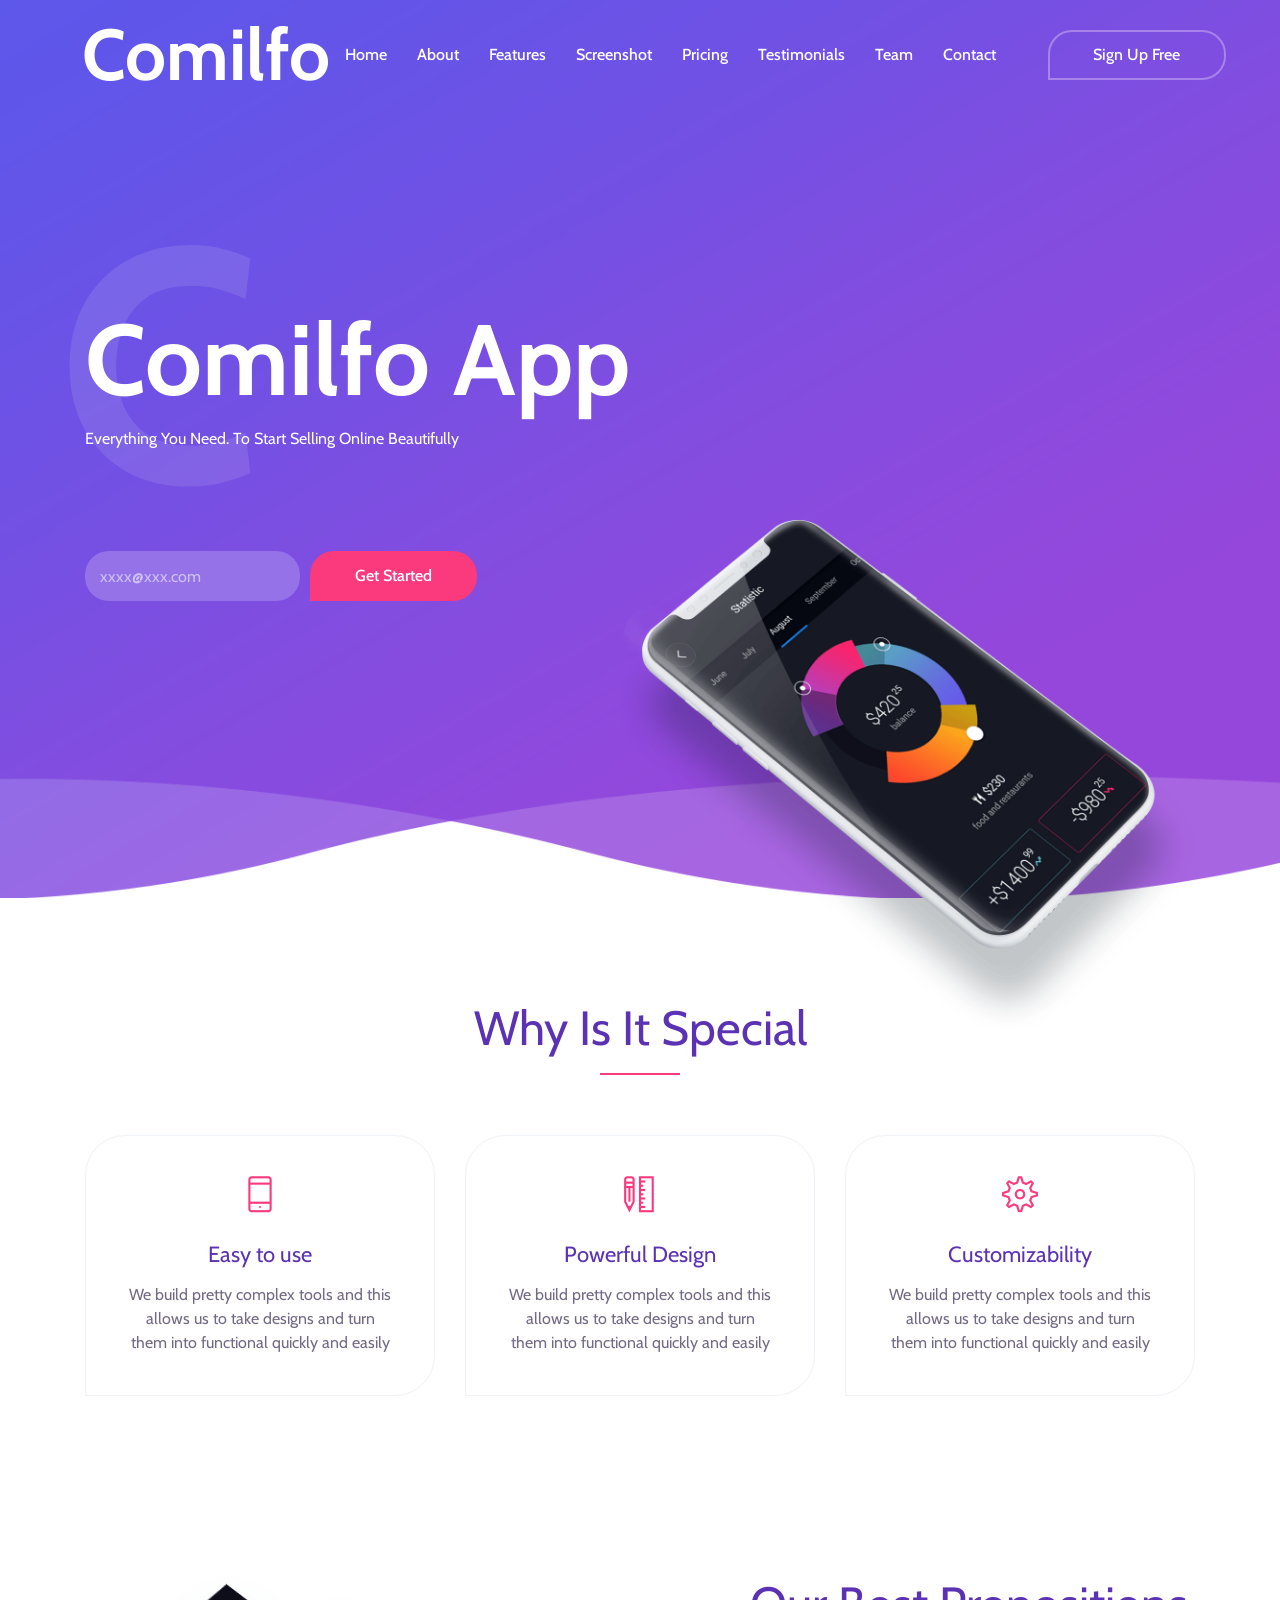
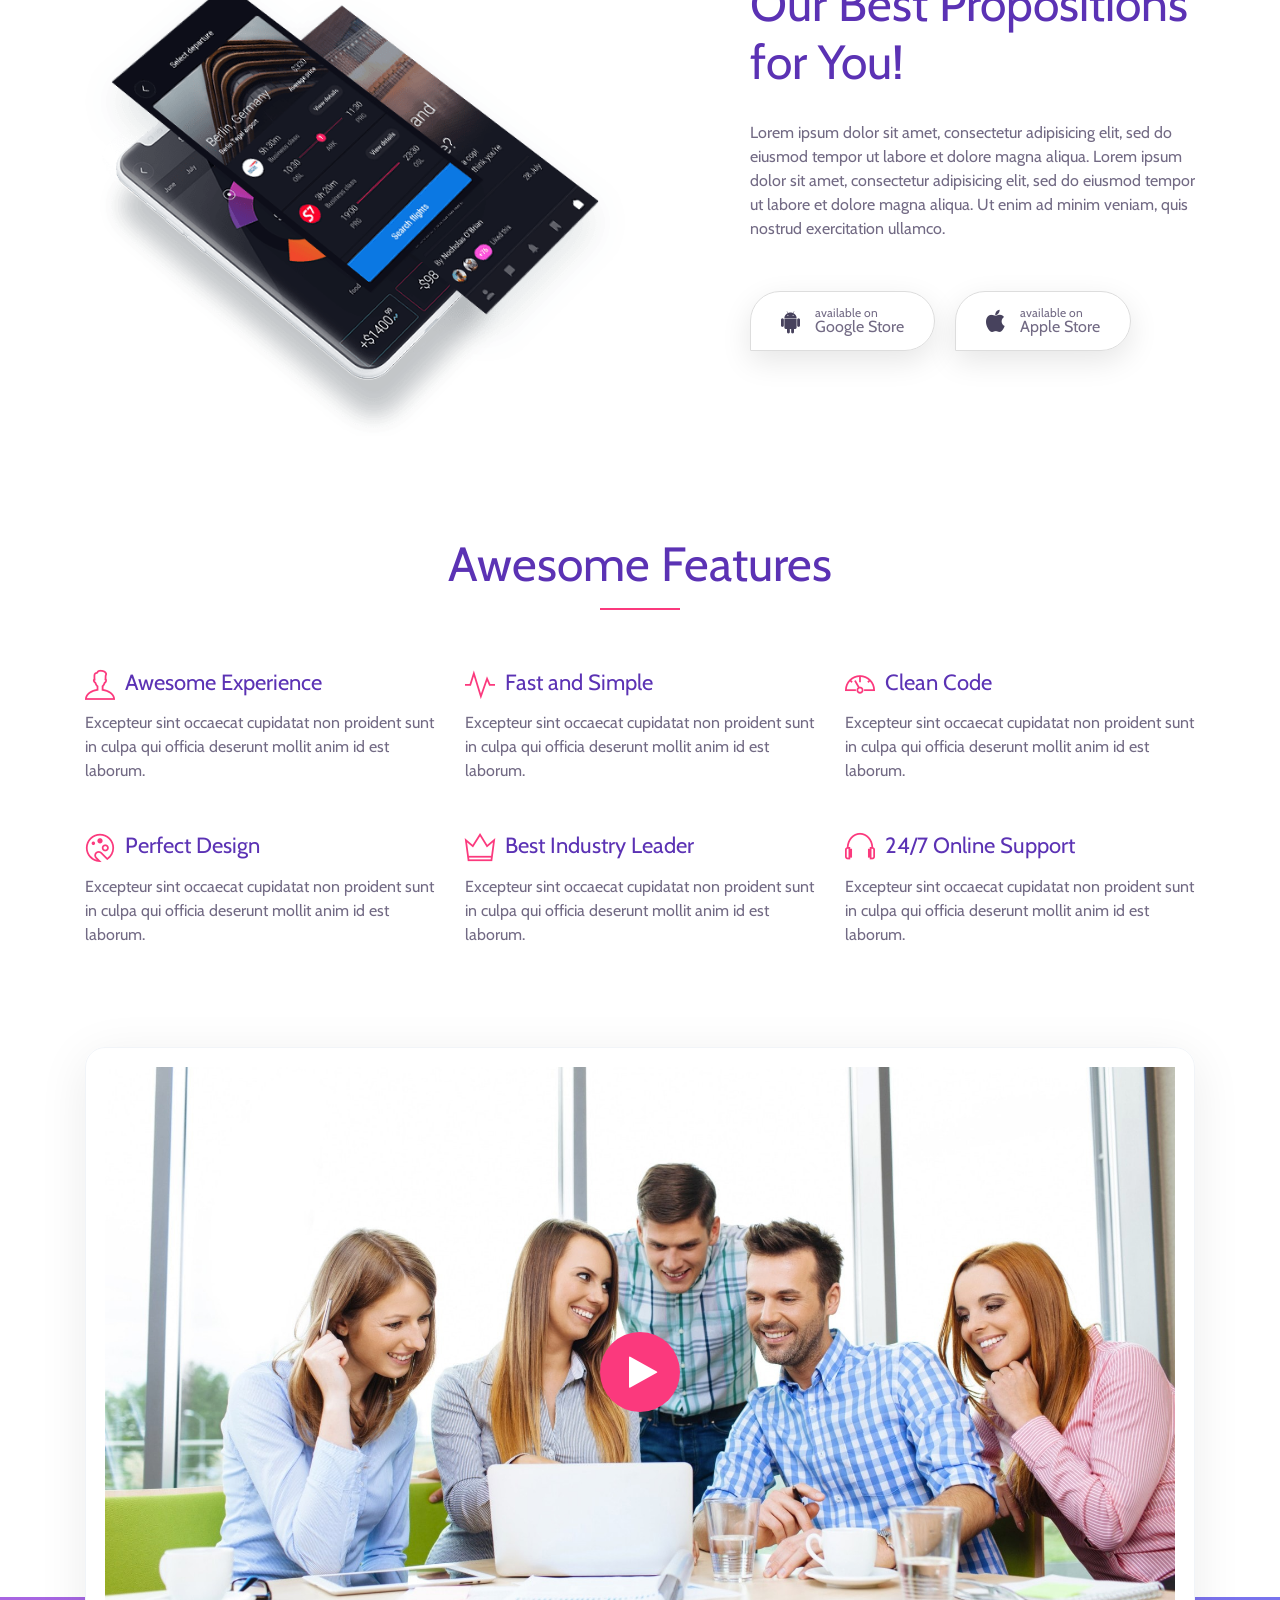
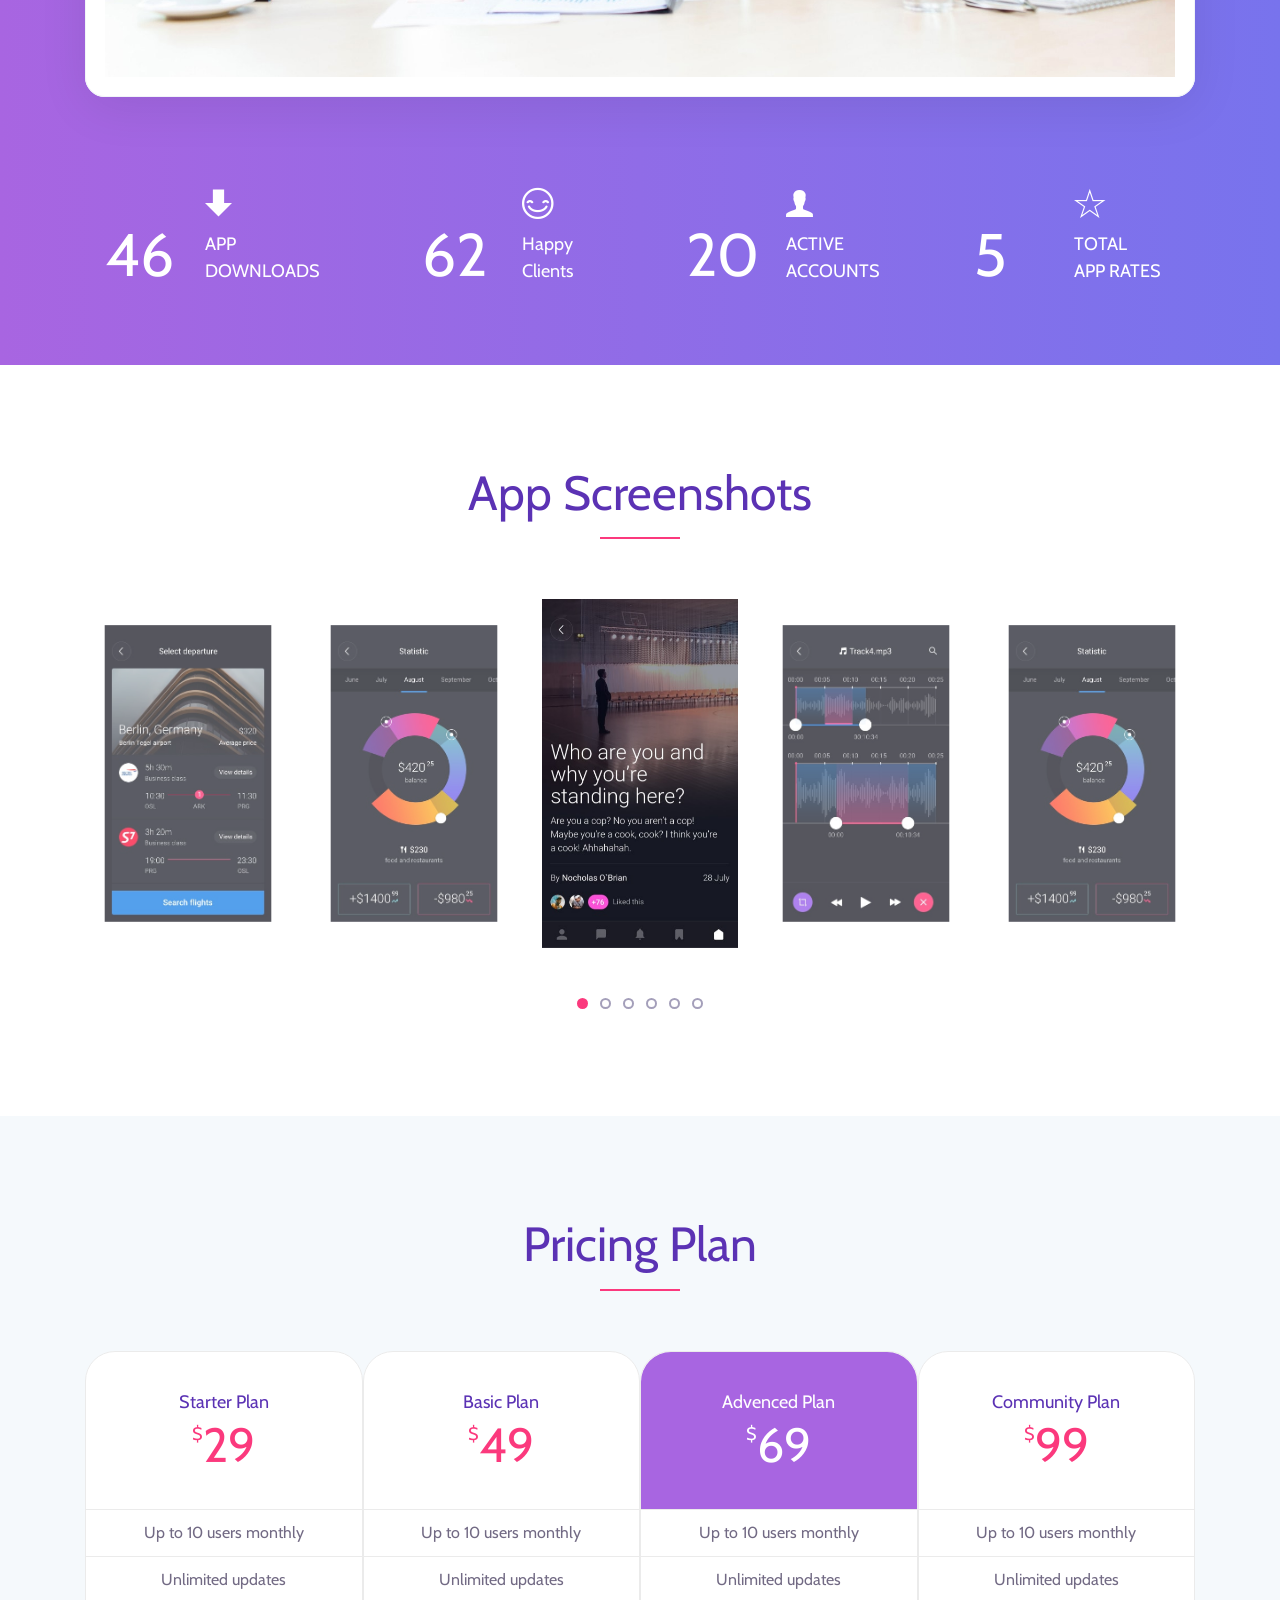
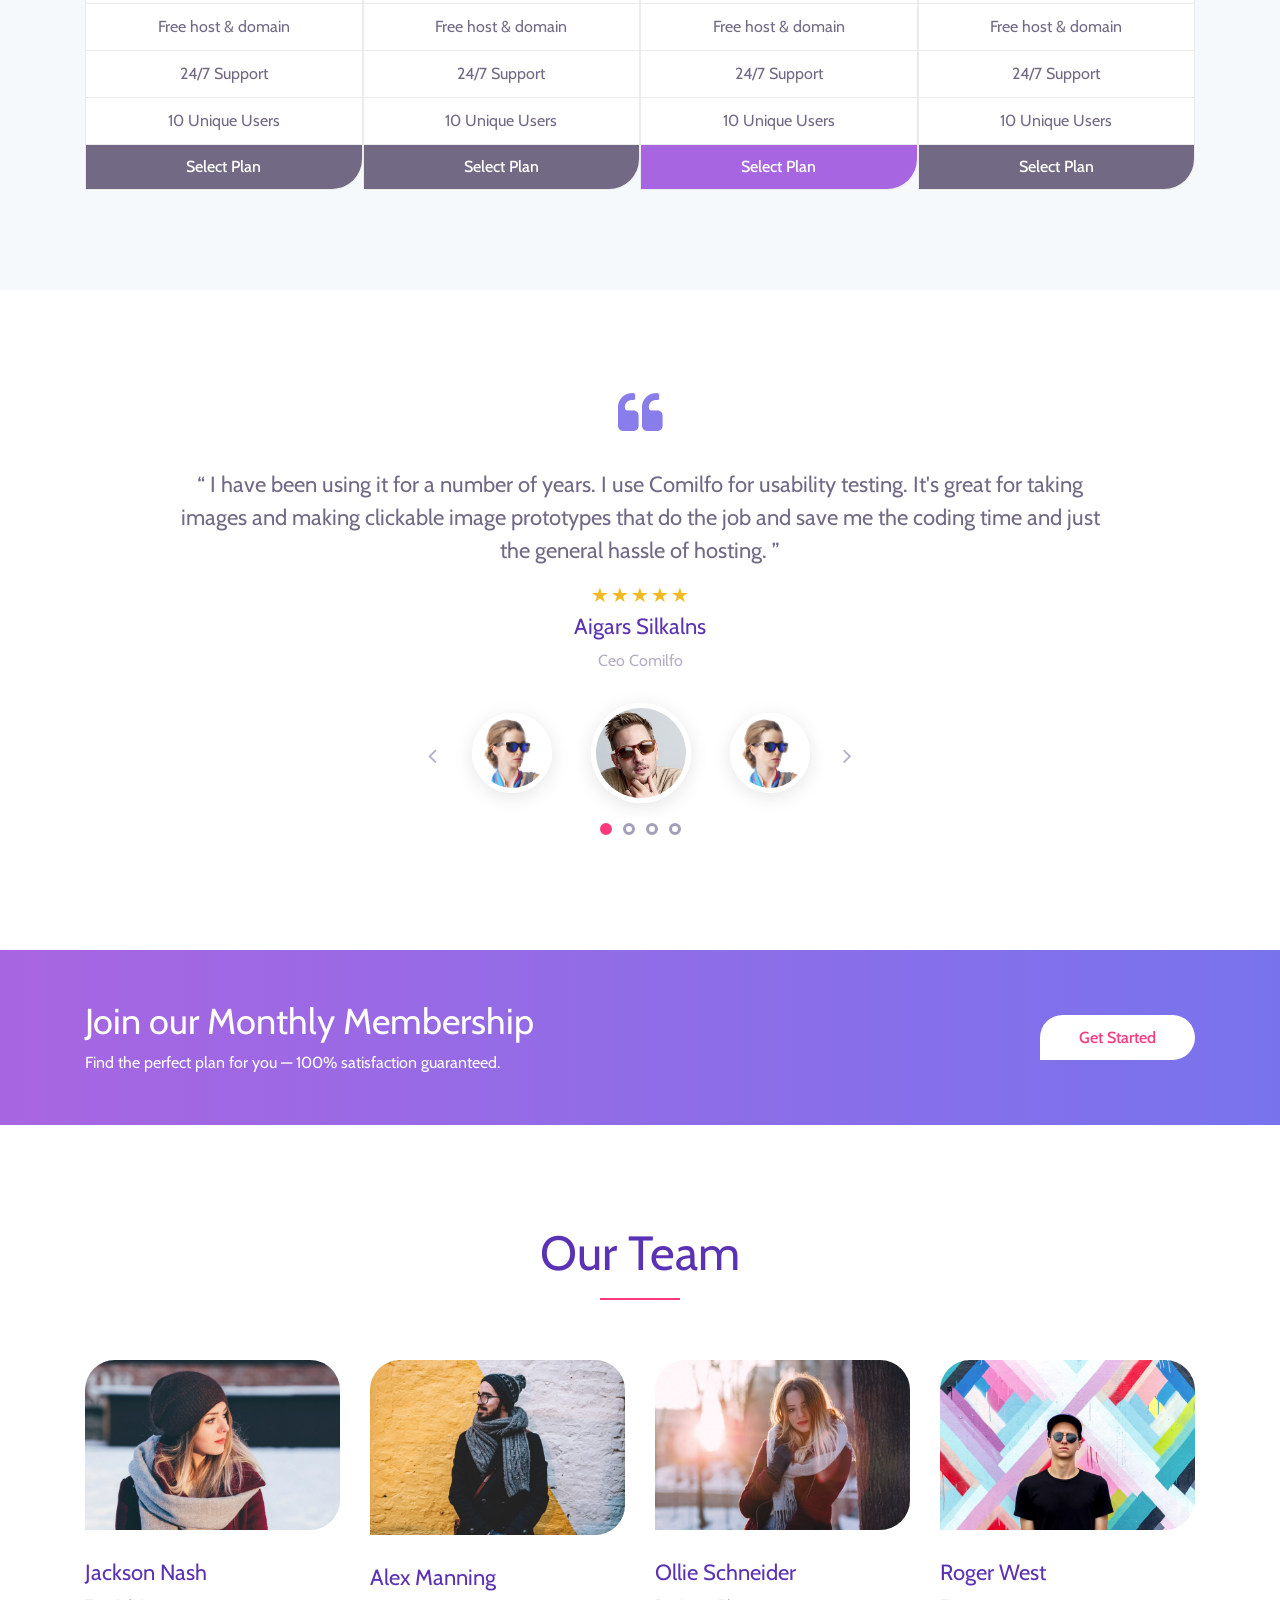
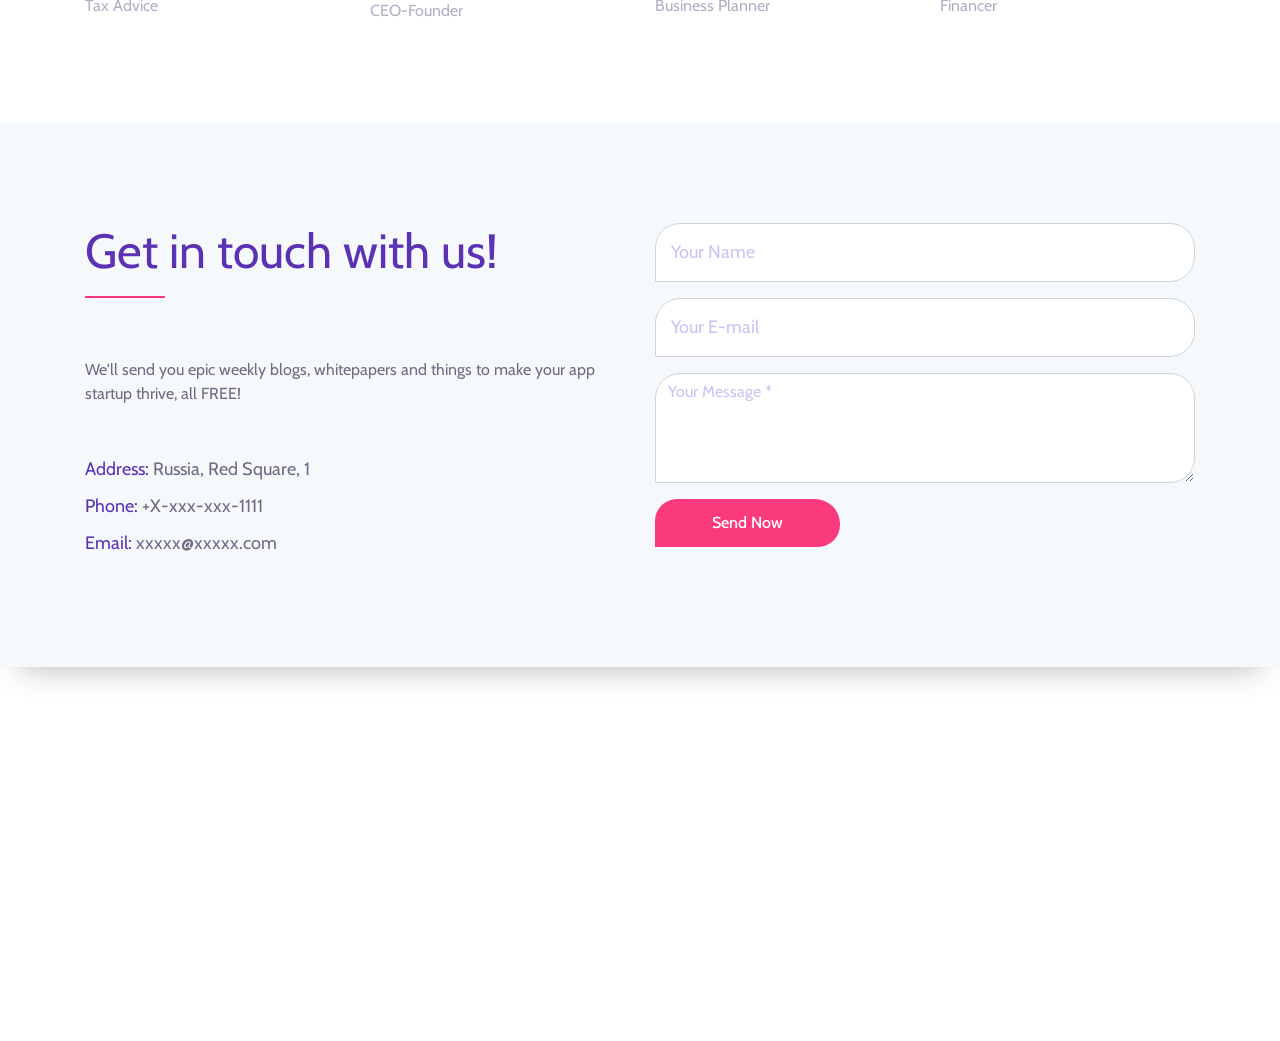
==== index.html @ ac1b336d "Add files via upload" ====
<!DOCTYPE html>
<html lang="en">

<head>
    <meta charset="UTF-8">
    <meta name="description" content="">
    <meta http-equiv="X-UA-Compatible" content="IE=edge">
    <meta name="viewport" content="width=device-width, initial-scale=1, shrink-to-fit=no">
    <!-- Приведенные выше 4 мета-тега должны быть первыми, все остальные только после них -->

    <!-- Title -->
    <title>Бесплатный шаблон адаптивного сайта Comilfo</title>

    <!-- Favicon -->
    <link rel="icon" href="img/core-img/favicon.ico">

    <!-- Core Stylesheet -->
    <link href="style.css" rel="stylesheet">

    <!-- Responsive CSS -->
    <link href="css/responsive.css" rel="stylesheet">

</head>

<body>
    <!-- Preloader Start -->
    <div id="preloader">
        <div class="comilfo-load"></div>
    </div>

    <!-- ***** Header Area Start ***** -->
    <header class="header_area animated">
        <div class="container-fluid">
            <div class="row align-items-center">
                <!-- Menu Area Start -->
                <div class="col-12 col-lg-10">
                    <div class="menu_area">
                        <nav class="navbar navbar-expand-lg navbar-light">
                            <!-- Logo -->
                            <a class="navbar-brand" href="#home">Comilfo</a>
                            <button class="navbar-toggler" type="button" data-toggle="collapse" data-target="#ca-navbar" aria-controls="ca-navbar" aria-expanded="false" aria-label="Toggle navigation"><span class="navbar-toggler-icon"></span></button>
                            <!-- Menu Area -->
                            <div class="collapse navbar-collapse" id="ca-navbar">
                                <ul class="navbar-nav ml-auto" id="nav">
                                    <li class="nav-item active"><a class="nav-link" href="#home">Home</a></li>
                                    <li class="nav-item"><a class="nav-link" href="#about">About</a></li>
                                    <li class="nav-item"><a class="nav-link" href="#features">Features</a></li>
                                    <li class="nav-item"><a class="nav-link" href="#screenshot">Screenshot</a></li>
                                    <li class="nav-item"><a class="nav-link" href="#pricing">Pricing</a></li>
                                    <li class="nav-item"><a class="nav-link" href="#testimonials">Testimonials</a></li>
                                    <li class="nav-item"><a class="nav-link" href="#team">Team</a></li>
                                    <li class="nav-item"><a class="nav-link" href="#contact">Contact</a></li>
                                </ul>
                                <div class="sing-up-button d-lg-none">
                                    <a href="#">Sign Up Free</a>
                                </div>
                            </div>
                        </nav>
                    </div>
                </div>
                <!-- Signup btn -->
                <div class="col-12 col-lg-2">
                    <div class="sing-up-button d-none d-lg-block">
                        <a href="#">Sign Up Free</a>
                    </div>
                </div>
            </div>
        </div>
    </header>
    <!-- ***** Header Area End ***** -->

    <!-- ***** Wellcome Area Start ***** -->
    <section class="wellcome_area clearfix" id="home">
        <div class="container h-100">
            <div class="row h-100 align-items-center">
                <div class="col-12 col-md">
                    <div class="wellcome-heading">
                        <h2>Comilfo App</h2>
                        <h3>C</h3>
                        <p>Everything You Need. To Start Selling Online Beautifully</p>
                    </div>
                    <div class="get-start-area">
                        <!-- Form Start -->
                        <form action="#" method="post" class="form-inline">
                            <input type="email" class="form-control email" placeholder="xxxx@xxx.com">
                            <input type="submit" class="submit" value="Get Started">
                        </form>
                        <!-- Form End -->
                    </div>
                </div>
            </div>
        </div>
        <!-- Welcome thumb -->
        <div class="welcome-thumb wow fadeInDown" data-wow-delay="0.5s">
            <img src="img/bg-img/welcome-img.png" alt="">
        </div>
    </section>
    <!-- ***** Wellcome Area End ***** -->

    <!-- ***** Special Area Start ***** -->
    <section class="special-area bg-white section_padding_100" id="about">
        <div class="container">
            <div class="row">
                <div class="col-12">
                    <!-- Section Heading Area -->
                    <div class="section-heading text-center">
                        <h2>Why Is It Special</h2>
                        <div class="line-shape"></div>
                    </div>
                </div>
            </div>

            <div class="row">
                <!-- Single Special Area -->
                <div class="col-12 col-md-4">
                    <div class="single-special text-center wow fadeInUp" data-wow-delay="0.2s">
                        <div class="single-icon">
                            <i class="ti-mobile" aria-hidden="true"></i>
                        </div>
                        <h4>Easy to use</h4>
                        <p>We build pretty complex tools and this allows us to take designs and turn them into functional quickly and easily</p>
                    </div>
                </div>
                <!-- Single Special Area -->
                <div class="col-12 col-md-4">
                    <div class="single-special text-center wow fadeInUp" data-wow-delay="0.4s">
                        <div class="single-icon">
                            <i class="ti-ruler-pencil" aria-hidden="true"></i>
                        </div>
                        <h4>Powerful Design</h4>
                        <p>We build pretty complex tools and this allows us to take designs and turn them into functional quickly and easily</p>
                    </div>
                </div>
                <!-- Single Special Area -->
                <div class="col-12 col-md-4">
                    <div class="single-special text-center wow fadeInUp" data-wow-delay="0.6s">
                        <div class="single-icon">
                            <i class="ti-settings" aria-hidden="true"></i>
                        </div>
                        <h4>Customizability</h4>
                        <p>We build pretty complex tools and this allows us to take designs and turn them into functional quickly and easily</p>
                    </div>
                </div>
            </div>
        </div>
        <!-- Special Description Area -->
        <div class="special_description_area mt-150">
            <div class="container">
                <div class="row">
                    <div class="col-lg-6">
                        <div class="special_description_img">
                            <img src="img/bg-img/special.png" alt="">
                        </div>
                    </div>
                    <div class="col-lg-6 col-xl-5 ml-xl-auto">
                        <div class="special_description_content">
                            <h2>Our Best Propositions for You!</h2>
                            <p>Lorem ipsum dolor sit amet, consectetur adipisicing elit, sed do eiusmod tempor ut labore et dolore magna aliqua. Lorem ipsum dolor sit amet, consectetur adipisicing elit, sed do eiusmod tempor ut labore et dolore magna aliqua. Ut enim ad minim veniam, quis nostrud exercitation ullamco.</p>
                            <div class="app-download-area">
                                <div class="app-download-btn wow fadeInUp" data-wow-delay="0.2s">
                                    <!-- Google Store Btn -->
                                    <a href="#">
                                        <i class="fa fa-android"></i>
                                        <p class="mb-0"><span>available on</span> Google Store</p>
                                    </a>
                                </div>
                                <div class="app-download-btn wow fadeInDown" data-wow-delay="0.4s">
                                    <!-- Apple Store Btn -->
                                    <a href="#">
                                        <i class="fa fa-apple"></i>
                                        <p class="mb-0"><span>available on</span> Apple Store</p>
                                    </a>
                                </div>
                            </div>
                        </div>
                    </div>
                </div>
            </div>
        </div>
    </section>
    <!-- ***** Special Area End ***** -->

    <!-- ***** Awesome Features Start ***** -->
    <section class="awesome-feature-area bg-white section_padding_0_50 clearfix" id="features">
        <div class="container">
            <div class="row">
                <div class="col-12">
                    <!-- Heading Text -->
                    <div class="section-heading text-center">
                        <h2>Awesome Features</h2>
                        <div class="line-shape"></div>
                    </div>
                </div>
            </div>

            <div class="row">
                <!-- Single Feature Start -->
                <div class="col-12 col-sm-6 col-lg-4">
                    <div class="single-feature">
                        <i class="ti-user" aria-hidden="true"></i>
                        <h5>Awesome Experience</h5>
                        <p>Excepteur sint occaecat cupidatat non proident sunt in culpa qui officia deserunt mollit anim id est laborum.</p>
                    </div>
                </div>
                <!-- Single Feature Start -->
                <div class="col-12 col-sm-6 col-lg-4">
                    <div class="single-feature">
                        <i class="ti-pulse" aria-hidden="true"></i>
                        <h5>Fast and Simple</h5>
                        <p>Excepteur sint occaecat cupidatat non proident sunt in culpa qui officia deserunt mollit anim id est laborum.</p>
                    </div>
                </div>
                <!-- Single Feature Start -->
                <div class="col-12 col-sm-6 col-lg-4">
                    <div class="single-feature">
                        <i class="ti-dashboard" aria-hidden="true"></i>
                        <h5>Clean Code</h5>
                        <p>Excepteur sint occaecat cupidatat non proident sunt in culpa qui officia deserunt mollit anim id est laborum.</p>
                    </div>
                </div>
                <!-- Single Feature Start -->
                <div class="col-12 col-sm-6 col-lg-4">
                    <div class="single-feature">
                        <i class="ti-palette" aria-hidden="true"></i>
                        <h5>Perfect Design</h5>
                        <p>Excepteur sint occaecat cupidatat non proident sunt in culpa qui officia deserunt mollit anim id est laborum.</p>
                    </div>
                </div>
                <!-- Single Feature Start -->
                <div class="col-12 col-sm-6 col-lg-4">
                    <div class="single-feature">
                        <i class="ti-crown" aria-hidden="true"></i>
                        <h5>Best Industry Leader</h5>
                        <p>Excepteur sint occaecat cupidatat non proident sunt in culpa qui officia deserunt mollit anim id est laborum.</p>
                    </div>
                </div>
                <!-- Single Feature Start -->
                <div class="col-12 col-sm-6 col-lg-4">
                    <div class="single-feature">
                        <i class="ti-headphone" aria-hidden="true"></i>
                        <h5>24/7 Online Support</h5>
                        <p>Excepteur sint occaecat cupidatat non proident sunt in culpa qui officia deserunt mollit anim id est laborum.</p>
                    </div>
                </div>
            </div>

        </div>
    </section>
    <!-- ***** Awesome Features End ***** -->

    <!-- ***** Video Area Start ***** -->
    <div class="video-section">
        <div class="container">
            <div class="row">
                <div class="col-12">
                    <!-- Video Area Start -->
                    <div class="video-area" style="background-image: url(img/bg-img/video.jpg);">
                        <div class="video-play-btn">
                            <a href="https://my.mail.ru/video/embed/13632818902990902" class="video_btn"><i class="fa fa-play" aria-hidden="true"></i></a>
                        </div>
                    </div>
                </div>
            </div>
        </div>
    </div>
    <!-- ***** Video Area End ***** -->

    <!-- ***** Cool Facts Area Start ***** -->
    <section class="cool_facts_area clearfix">
        <div class="container">
            <div class="row">
                <!-- Single Cool Fact-->
                <div class="col-12 col-md-3 col-lg-3">
                    <div class="single-cool-fact d-flex justify-content-center wow fadeInUp" data-wow-delay="0.2s">
                        <div class="counter-area">
                            <h3><span class="counter">90</span></h3>
                        </div>
                        <div class="cool-facts-content">
                            <i class="ion-arrow-down-a"></i>
                            <p>APP <br> DOWNLOADS</p>
                        </div>
                    </div>
                </div>
                <!-- Single Cool Fact-->
                <div class="col-12 col-md-3 col-lg-3">
                    <div class="single-cool-fact d-flex justify-content-center wow fadeInUp" data-wow-delay="0.4s">
                        <div class="counter-area">
                            <h3><span class="counter">120</span></h3>
                        </div>
                        <div class="cool-facts-content">
                            <i class="ion-happy-outline"></i>
                            <p>Happy <br> Clients</p>
                        </div>
                    </div>
                </div>
                <!-- Single Cool Fact-->
                <div class="col-12 col-md-3 col-lg-3">
                    <div class="single-cool-fact d-flex justify-content-center wow fadeInUp" data-wow-delay="0.6s">
                        <div class="counter-area">
                            <h3><span class="counter">40</span></h3>
                        </div>
                        <div class="cool-facts-content">
                            <i class="ion-person"></i>
                            <p>ACTIVE <br>ACCOUNTS</p>
                        </div>
                    </div>
                </div>
                <!-- Single Cool Fact-->
                <div class="col-12 col-md-3 col-lg-3">
                    <div class="single-cool-fact d-flex justify-content-center wow fadeInUp" data-wow-delay="0.8s">
                        <div class="counter-area">
                            <h3><span class="counter">10</span></h3>
                        </div>
                        <div class="cool-facts-content">
                            <i class="ion-ios-star-outline"></i>
                            <p>TOTAL <br>APP RATES</p>
                        </div>
                    </div>
                </div>
            </div>
        </div>
    </section>
    <!-- ***** Cool Facts Area End ***** -->

    <!-- ***** App Screenshots Area Start ***** -->
    <section class="app-screenshots-area bg-white section_padding_0_100 clearfix" id="screenshot">
        <div class="container">
            <div class="row">
                <div class="col-12 text-center">
                    <!-- Heading Text  -->
                    <div class="section-heading">
                        <h2>App Screenshots</h2>
                        <div class="line-shape"></div>
                    </div>
                </div>
            </div>
        </div>
        <div class="container-fluid">
            <div class="row">
                <div class="col-12">
                    <!-- App Screenshots Slides  -->
                    <div class="app_screenshots_slides owl-carousel">
                        <div class="single-shot">
                            <img src="img/scr-img/app-1.jpg" alt="">
                        </div>
                        <div class="single-shot">
                            <img src="img/scr-img/app-2.jpg" alt="">
                        </div>
                        <div class="single-shot">
                            <img src="img/scr-img/app-3.jpg" alt="">
                        </div>
                        <div class="single-shot">
                            <img src="img/scr-img/app-4.jpg" alt="">
                        </div>
                        <div class="single-shot">
                            <img src="img/scr-img/app-5.jpg" alt="">
                        </div>
                        <div class="single-shot">
                            <img src="img/scr-img/app-3.jpg" alt="">
                        </div>
                    </div>
                </div>
            </div>
        </div>
    </section>
    <!-- ***** App Screenshots Area End *****====== -->

    <!-- ***** Pricing Plane Area Start *****==== -->
    <section class="pricing-plane-area section_padding_100_70 clearfix" id="pricing">
        <div class="container">
            <div class="row">
                <div class="col-12">
                    <!-- Heading Text  -->
                    <div class="section-heading text-center">
                        <h2>Pricing Plan</h2>
                        <div class="line-shape"></div>
                    </div>
                </div>
            </div>

            <div class="row no-gutters">
                <div class="col-12 col-md-6 col-lg-3">
                    <!-- Package Price  -->
                    <div class="single-price-plan text-center">
                        <!-- Package Text  -->
                        <div class="package-plan">
                            <h5>Starter Plan</h5>
                            <div class="ca-price d-flex justify-content-center">
                                <span>$</span>
                                <h4>29</h4>
                            </div>
                        </div>
                        <div class="package-description">
                            <p>Up to 10 users monthly</p>
                            <p>Unlimited updates</p>
                            <p>Free host &amp; domain</p>
                            <p>24/7 Support</p>
                            <p>10 Unique Users</p>
                        </div>
                        <!-- Plan Button  -->
                        <div class="plan-button">
                            <a href="#">Select Plan</a>
                        </div>
                    </div>
                </div>
                <div class="col-12 col-md-6 col-lg-3">
                    <!-- Package Price  -->
                    <div class="single-price-plan text-center">
                        <!-- Package Text  -->
                        <div class="package-plan">
                            <h5>Basic Plan</h5>
                            <div class="ca-price d-flex justify-content-center">
                                <span>$</span>
                                <h4>49</h4>
                            </div>
                        </div>
                        <div class="package-description">
                            <p>Up to 10 users monthly</p>
                            <p>Unlimited updates</p>
                            <p>Free host &amp; domain</p>
                            <p>24/7 Support</p>
                            <p>10 Unique Users</p>
                        </div>
                        <!-- Plan Button  -->
                        <div class="plan-button">
                            <a href="#">Select Plan</a>
                        </div>
                    </div>
                </div>
                <div class="col-12 col-md-6 col-lg-3">
                    <!-- Package Price  -->
                    <div class="single-price-plan active text-center">
                        <!-- Package Text  -->
                        <div class="package-plan">
                            <h5>Advenced Plan</h5>
                            <div class="ca-price d-flex justify-content-center">
                                <span>$</span>
                                <h4>69</h4>
                            </div>
                        </div>
                        <div class="package-description">
                            <p>Up to 10 users monthly</p>
                            <p>Unlimited updates</p>
                            <p>Free host &amp; domain</p>
                            <p>24/7 Support</p>
                            <p>10 Unique Users</p>
                        </div>
                        <!-- Plan Button  -->
                        <div class="plan-button">
                            <a href="#">Select Plan</a>
                        </div>
                    </div>
                </div>
                <div class="col-12 col-md-6 col-lg-3">
                    <!-- Package Price  -->
                    <div class="single-price-plan text-center">
                        <!-- Package Text  -->
                        <div class="package-plan">
                            <h5>Community Plan</h5>
                            <div class="ca-price d-flex justify-content-center">
                                <span>$</span>
                                <h4>99</h4>
                            </div>
                        </div>
                        <div class="package-description">
                            <p>Up to 10 users monthly</p>
                            <p>Unlimited updates</p>
                            <p>Free host &amp; domain</p>
                            <p>24/7 Support</p>
                            <p>10 Unique Users</p>
                        </div>
                        <!-- Plan Button  -->
                        <div class="plan-button">
                            <a href="#">Select Plan</a>
                        </div>
                    </div>
                </div>
            </div>
        </div>
    </section>
    <!-- ***** Pricing Plane Area End ***** -->

    <!-- ***** Client Feedback Area Start ***** -->
    <section class="clients-feedback-area bg-white section_padding_100 clearfix" id="testimonials">
        <div class="container">
            <div class="row justify-content-center">
                <div class="col-12 col-md-10">
                    <div class="slider slider-for">
                        <!-- Client Feedback Text  -->
                        <div class="client-feedback-text text-center">
                            <div class="client">
                                <i class="fa fa-quote-left" aria-hidden="true"></i>
                            </div>
                            <div class="client-description text-center">
                                <p>“ I have been using it for a number of years. I use Comilfo for usability testing. It's great for taking images and making clickable image prototypes that do the job and save me the coding time and just the general hassle of hosting. ”</p>
                            </div>
                            <div class="star-icon text-center">
                                <i class="ion-ios-star"></i>
                                <i class="ion-ios-star"></i>
                                <i class="ion-ios-star"></i>
                                <i class="ion-ios-star"></i>
                                <i class="ion-ios-star"></i>
                            </div>
                            <div class="client-name text-center">
                                <h5>Aigars Silkalns</h5>
                                <p>Ceo Comilfo</p>
                            </div>
                        </div>
                        <!-- Client Feedback Text  -->
                        <div class="client-feedback-text text-center">
                            <div class="client">
                                <i class="fa fa-quote-left" aria-hidden="true"></i>
                            </div>
                            <div class="client-description text-center">
                                <p>“ I use Comilfo for usability testing. It's great for taking images and making clickable image prototypes that do the job and save me the coding time and just the general hassle of hosting. ”</p>
                            </div>
                            <div class="star-icon text-center">
                                <i class="ion-ios-star"></i>
                                <i class="ion-ios-star"></i>
                                <i class="ion-ios-star"></i>
                                <i class="ion-ios-star"></i>
                                <i class="ion-ios-star"></i>
                            </div>
                            <div class="client-name text-center">
                                <h5>Jennifer</h5>
                                <p>Developer</p>
                            </div>
                        </div>
                        <!-- Client Feedback Text  -->
                        <div class="client-feedback-text text-center">
                            <div class="client">
                                <i class="fa fa-quote-left" aria-hidden="true"></i>
                            </div>
                            <div class="client-description text-center">
                                <p>“ I have been using it for a number of years. I use Comilfo for usability testing. It's great for taking images and making clickable image prototypes that do the job.”</p>
                            </div>
                            <div class="star-icon text-center">
                                <i class="ion-ios-star"></i>
                                <i class="ion-ios-star"></i>
                                <i class="ion-ios-star"></i>
                                <i class="ion-ios-star"></i>
                                <i class="ion-ios-star"></i>
                            </div>
                            <div class="client-name text-center">
                                <h5>Helen</h5>
                                <p>Marketer</p>
                            </div>
                        </div>
                        <!-- Client Feedback Text  -->
                        <div class="client-feedback-text text-center">
                            <div class="client">
                                <i class="fa fa-quote-left" aria-hidden="true"></i>
                            </div>
                            <div class="client-description text-center">
                                <p>“ I have been using it for a number of years. I use Comilfo for usability testing. It's great for taking images and making clickable image prototypes that do the job and save me the coding time and just the general hassle of hosting. ”</p>
                            </div>
                            <div class="star-icon text-center">
                                <i class="ion-ios-star"></i>
                                <i class="ion-ios-star"></i>
                                <i class="ion-ios-star"></i>
                                <i class="ion-ios-star"></i>
                                <i class="ion-ios-star"></i>
                            </div>
                            <div class="client-name text-center">
                                <h5>Henry smith</h5>
                                <p>Developer</p>
                            </div>
                        </div>
                    </div>
                </div>
                <!-- Client Thumbnail Area -->
                <div class="col-12 col-md-6 col-lg-5">
                    <div class="slider slider-nav">
                        <div class="client-thumbnail">
                            <img src="img/bg-img/client-3.jpg" alt="">
                        </div>
                        <div class="client-thumbnail">
                            <img src="img/bg-img/client-2.jpg" alt="">
                        </div>
                        <div class="client-thumbnail">
                            <img src="img/bg-img/client-1.jpg" alt="">
                        </div>
                        <div class="client-thumbnail">
                            <img src="img/bg-img/client-2.jpg" alt="">
                        </div>
                    </div>
                </div>
            </div>
        </div>
    </section>
    <!-- ***** Client Feedback Area End ***** -->

    <!-- ***** CTA Area Start ***** -->
    <section class="our-monthly-membership section_padding_50 clearfix">
        <div class="container">
            <div class="row align-items-center">
                <div class="col-md-8">
                    <div class="membership-description">
                        <h2>Join our Monthly Membership</h2>
                        <p>Find the perfect plan for you — 100% satisfaction guaranteed.</p>
                    </div>
                </div>
                <div class="col-md-4">
                    <div class="get-started-button wow bounceInDown" data-wow-delay="0.5s">
                        <a href="#">Get Started</a>
                    </div>
                </div>
            </div>
        </div>
    </section>
    <!-- ***** CTA Area End ***** -->

    <!-- ***** Our Team Area Start ***** -->
    <section class="our-Team-area bg-white section_padding_100_50 clearfix" id="team">
        <div class="container">
            <div class="row">
                <div class="col-12 text-center">
                    <!-- Heading Text  -->
                    <div class="section-heading">
                        <h2>Our Team</h2>
                        <div class="line-shape"></div>
                    </div>
                </div>
            </div>
            <div class="row">
                <div class="col-12 col-md-6 col-lg-3">
                    <div class="single-team-member">
                        <div class="member-image">
                            <img src="img/team-img/team-1.jpg" alt="">
                            <div class="team-hover-effects">
                                <div class="team-social-icon">
                                    <a href="#"><i class="fa fa-facebook" aria-hidden="true"></i></a>
                                    <a href="#"><i class="fa fa-twitter" aria-hidden="true"></i></a>
                                    <a href="#"><i class="fa fa-google-plus" aria-hidden="true"></i></a>
                                    <a href="#"> <i class="fa fa-instagram" aria-hidden="true"></i></a>
                                </div>
                            </div>
                        </div>
                        <div class="member-text">
                            <h4>Jackson Nash</h4>
                            <p>Tax Advice</p>
                        </div>
                    </div>
                </div>
                <div class="col-12 col-md-6 col-lg-3">
                    <div class="single-team-member">
                        <div class="member-image">
                            <img src="img/team-img/team-2.jpg" alt="">
                            <div class="team-hover-effects">
                                <div class="team-social-icon">
                                    <a href="#"><i class="fa fa-facebook" aria-hidden="true"></i></a>
                                    <a href="#"><i class="fa fa-twitter" aria-hidden="true"></i></a>
                                    <a href="#"><i class="fa fa-google-plus" aria-hidden="true"></i></a>
                                    <a href="#"> <i class="fa fa-instagram" aria-hidden="true"></i></a>
                                </div>
                            </div>
                        </div>
                        <div class="member-text">
                            <h4>Alex Manning</h4>
                            <p>CEO-Founder</p>
                        </div>
                    </div>
                </div>
                <div class="col-12 col-md-6 col-lg-3">
                    <div class="single-team-member">
                        <div class="member-image">
                            <img src="img/team-img/team-3.jpg" alt="">
                            <div class="team-hover-effects">
                                <div class="team-social-icon">
                                    <a href="#"><i class="fa fa-facebook" aria-hidden="true"></i></a>
                                    <a href="#"><i class="fa fa-twitter" aria-hidden="true"></i></a>
                                    <a href="#"><i class="fa fa-google-plus" aria-hidden="true"></i></a>
                                    <a href="#"> <i class="fa fa-instagram" aria-hidden="true"></i></a>
                                </div>
                            </div>
                        </div>
                        <div class="member-text">
                            <h4>Ollie Schneider</h4>
                            <p>Business Planner</p>
                        </div>
                    </div>
                </div>
                <div class="col-12 col-md-6 col-lg-3">
                    <div class="single-team-member">
                        <div class="member-image">
                            <img src="img/team-img/team-4.jpg" alt="">
                            <div class="team-hover-effects">
                                <div class="team-social-icon">
                                    <a href="#"><i class="fa fa-facebook" aria-hidden="true"></i></a>
                                    <a href="#"><i class="fa fa-twitter" aria-hidden="true"></i></a>
                                    <a href="#"><i class="fa fa-google-plus" aria-hidden="true"></i></a>
                                    <a href="#"> <i class="fa fa-instagram" aria-hidden="true"></i></a>
                                </div>
                            </div>
                        </div>
                        <div class="member-text">
                            <h4>Roger West</h4>
                            <p>Financer</p>
                        </div>
                    </div>
                </div>
            </div>
        </div>
    </section>
    <!-- ***** Our Team Area End ***** -->

    <!-- ***** Contact Us Area Start ***** -->
    <section class="footer-contact-area section_padding_100 clearfix" id="contact">
        <div class="container">
            <div class="row">
                <div class="col-md-6">
                    <!-- Heading Text  -->
                    <div class="section-heading">
                        <h2>Get in touch with us!</h2>
                        <div class="line-shape"></div>
                    </div>
                    <div class="footer-text">
                        <p>We'll send you epic weekly blogs, whitepapers and things to make your app startup thrive, all FREE!</p>
                    </div>
                    <div class="address-text">
                        <p><span>Address:</span> Russia, Red Square, 1</p>
                    </div>
                    <div class="phone-text">
                        <p><span>Phone:</span> +X-xxx-xxx-1111</p>
                    </div>
                    <div class="email-text">
                        <p><span>Email:</span> xxxxx@xxxxx.com</p>
                    </div>
                </div>
                <div class="col-md-6">
                    <!-- Form Start-->
                    <div class="contact_from">
                        <form action="#" method="post">
                            <!-- Message Input Area Start -->
                            <div class="contact_input_area">
                                <div class="row">
                                    <!-- Single Input Area Start -->
                                    <div class="col-md-12">
                                        <div class="form-group">
                                            <input type="text" class="form-control" name="name" id="name" placeholder="Your Name" required>
                                        </div>
                                    </div>
                                    <!-- Single Input Area Start -->
                                    <div class="col-md-12">
                                        <div class="form-group">
                                            <input type="email" class="form-control" name="email" id="email" placeholder="Your E-mail" required>
                                        </div>
                                    </div>
                                    <!-- Single Input Area Start -->
                                    <div class="col-12">
                                        <div class="form-group">
                                            <textarea name="message" class="form-control" id="message" cols="30" rows="4" placeholder="Your Message *" required></textarea>
                                        </div>
                                    </div>
                                    <!-- Single Input Area Start -->
                                    <div class="col-12">
                                        <button type="submit" class="btn submit-btn">Send Now</button>
                                    </div>
                                </div>
                            </div>
                            <!-- Message Input Area End -->
                        </form>
                    </div>
                </div>
            </div>
        </div>
    </section>
    <!-- ***** Contact Us Area End ***** -->

    <!-- ***** Footer Area Start ***** -->
    <footer class="footer-social-icon text-center section_padding_70 clearfix">
        <!-- footer logo -->
        <div class="footer-text">
            <h2>Comilfo</h2>
        </div>
        <!-- social icon-->
        <div class="footer-social-icon">
            <a href="#"><i class="fa fa-facebook" aria-hidden="true"></i></a>
            <a href="#"><i class="active fa fa-twitter" aria-hidden="true"></i></a>
            <a href="#"> <i class="fa fa-instagram" aria-hidden="true"></i></a>
            <a href="#"><i class="fa fa-google-plus" aria-hidden="true"></i></a>
        </div>
        <div class="footer-menu">
            <nav>
                <ul>
                    <li><a href="#">About</a></li>
                    <li><a href="#">Terms &amp; Conditions</a></li>
                    <li><a href="#">Privacy Policy</a></li>
                    <li><a href="#">Contact</a></li>
                </ul>
            </nav>
        </div>
        <!-- Foooter Text-->
        <div class="copyright-text">
            <!-- ***** Removing this text is now allowed! This template is licensed under CC BY 3.0 ***** -->
            <p>Copyright ©2022 Comilfo Designed by <a href="https://sitey.ru" target="_blank">Comilfo</a></p>
        </div>
    </footer>
    <!-- ***** Footer Area Start ***** -->

    <!-- Jquery-2.2.4 JS -->
    <script src="js/jquery-2.2.4.min.js"></script>
    <!-- Popper js -->
    <script src="js/popper.min.js"></script>
    <!-- Bootstrap-4 Beta JS -->
    <script src="js/bootstrap.min.js"></script>
    <!-- All Plugins JS -->
    <script src="js/plugins.js"></script>
    <!-- Slick Slider Js-->
    <script src="js/slick.min.js"></script>
    <!-- Footer Reveal JS -->
    <script src="js/footer-reveal.min.js"></script>
    <!-- Active JS -->
    <script src="js/active.js"></script>
</body>

</html>
---- style.css ----
/* --- [Master Stylesheet] ----
:: 1.0 Base CSS Start
:: 2.0 Header Area CSS
:: 3.0 Wellcome Area CSS
:: 4.0 Special Area CSS
:: 5.0 Features Area CSS
:: 6.0 Video Area CSS
:: 7.0 Cool Facts Area CSS
:: 8.0 Screenshots Area CSS
:: 9.0 Pricing Plan Area CSS
:: 10.0 Testimonials Area CSS
:: 11.0 CTA Area CSS Start
:: 12.0 Team Area CSS Start
:: 13.0 Contact Area CSS Start
:: 14.0 Footer Area CSS Start
-------------------------- */

@import url('https://fonts.googleapis.com/css?family=Cabin:400,500,700|Montserrat:400,500,700');
@import 'css/bootstrap.min.css';
@import 'css/animate.css';
@import 'css/magnific-popup.css';
@import 'css/owl.carousel.min.css';
@import 'css/slick.css';
@import 'css/font-awesome.min.css';
@import 'css/themify-icons.css';
@import 'css/ionicons.min.css';

/* --------------------------
:: 1.0 Base CSS Start
-------------------------- */

* {
    margin: 0;
    padding: 0;
}

body {
    font-family: 'Cabin', sans-serif;
    background-color: #fff;
}

h1,
h2,
h3,
h4,
h5,
h6 {
    font-family: 'Cabin', sans-serif;
    font-weight: 400;
    color: #000;
    line-height: 1.2;
}

.section_padding_100 {
    padding-top: 100px;
    padding-bottom: 100px;
}

.section_padding_100_50 {
    padding-top: 100px;
    padding-bottom: 50px;
}

.section_padding_100_70 {
    padding-top: 100px;
    padding-bottom: 70px;
}

.section_padding_50 {
    padding-top: 50px;
    padding-bottom: 50px;
}

.section_padding_50_20 {
    padding-top: 50px;
    padding-bottom: 20px;
}

.section_padding_150 {
    padding-top: 150px;
    padding-bottom: 150px;
}

.section_padding_200 {
    padding-top: 200px;
    padding-bottom: 200px;
}

.section_padding_0_100 {
    padding-top: 0;
    padding-bottom: 100px;
}

.section_padding_70 {
    padding-top: 70px;
    padding-bottom: 70px;
}

.section_padding_0_50 {
    padding-top: 0;
    padding-bottom: 50px;
}

img {
    max-width: 100%;
    max-height: 100%;
}

.mt-15 {
    margin-top: 15px;
}

.mt-30 {
    margin-top: 30px;
}

.mt-40 {
    margin-top: 40px;
}

.mt-50 {
    margin-top: 50px;
}

.mt-100 {
    margin-top: 100px;
}

.mt-150 {
    margin-top: 150px;
}

.mr-15 {
    margin-right: 15px;
}

.mr-30 {
    margin-right: 30px;
}

.mr-50 {
    margin-right: 50px;
}

.mr-100 {
    margin-right: 100px;
}

.mb-15 {
    margin-bottom: 15px;
}

.mb-30 {
    margin-bottom: 30px;
}

.mb-50 {
    margin-bottom: 50px;
}

.mb-100 {
    margin-bottom: 100px;
}

.ml-15 {
    margin-left: 15px;
}

.ml-30 {
    margin-left: 30px;
}

.ml-50 {
    margin-left: 50px;
}

.ml-100 {
    margin-left: 100px;
}

ul,
ol {
    margin: 0;
    padding: 0;
}

#scrollUp {
    bottom: 0;
    font-size: 24px;
    right: 30px;
    width: 50px;
    background-color: #fb397d;
    color: #fff;
    text-align: center;
    height: 50px;
    line-height: 50px;
}

a,
a:hover,
a:focus,
a:active {
    text-decoration: none;
    -webkit-transition-duration: 500ms;
    -o-transition-duration: 500ms;
    transition-duration: 500ms;
}

li {
    list-style: none;
}

p {
    color: #726a84;
    font-size: 16px;
    font-weight: 300;
    margin-top: 0;
}

.heading-text > p {
    font-size: 16px;
}

.section-heading > h2 {
    font-weight: 300;
    color: #5b32b4;
    font-size: 48px;
    margin: 0;
}


.section-heading {
    margin-bottom: 60px;
}

.line-shape-white,
.line-shape {
    width: 80px;
    height: 2px;
    background-color: #fb397d;
    margin-top: 15px;
}

.line-shape {
    margin-left: calc(50% - 40px);
}

.table {
    display: table;
    height: 100%;
    left: 0;
    position: relative;
    top: 0;
    width: 100%;
    z-index: 2;
}

.table-cell {
    display: table-cell;
    vertical-align: middle;
}

#preloader {
    overflow: hidden;
    background-color: #fff;
    height: 100%;
    left: 0;
    position: fixed;
    top: 0;
    width: 100%;
    z-index: 999999;
}

.comilfo-load {
    -webkit-animation: 2000ms linear 0s normal none infinite running comilfo-load;
    animation: 2000ms linear 0s normal none infinite running comilfo-load;
    background: transparent none repeat scroll 0 0;
    border-color: #dddddd #dddddd #fb397d;
    border-radius: 50%;
    border-style: solid;
    border-width: 2px;
    height: 40px;
    left: calc(50% - 20px);
    position: relative;
    top: calc(50% - 20px);
    width: 40px;
    z-index: 9;
}

@-webkit-keyframes comilfo-load {
    0% {
        -webkit-transform: rotate(0deg);
        transform: rotate(0deg);
    }
    100% {
        -webkit-transform: rotate(360deg);
        transform: rotate(360deg);
    }
}

@keyframes comilfo-load {
    0% {
        -webkit-transform: rotate(0deg);
        transform: rotate(0deg);
    }
    100% {
        -webkit-transform: rotate(360deg);
        transform: rotate(360deg);
    }
}

/* --------------------------
:: 2.0 Header Area CSS
-------------------------- */

.header_area {
    left: 0;
    position: absolute;
    width: 100%;
    z-index: 99;
    top: 0;
    padding: 0 4%;
}

.menu_area .navbar-brand {
    font-size: 72px;
    font-weight: 700;
    color: #fff;
    margin: 0;
    line-height: 1;
    padding: 0;
}


.menu_area .navbar-brand:hover,
.menu_area .navbar-brand:focus {
    color: #fff;
}


.menu_area {
    position: relative;
    z-index: 2;
}

.menu_area #nav .nav-link {
    color: #fff;
    display: block;
    font-size: 16px;
    font-weight: 500;
    border-radius: 30px;
    -webkit-transition-duration: 500ms;
    -o-transition-duration: 500ms;
    transition-duration: 500ms;
    padding: 35px 15px;
}


.menu_area nav ul li > a:hover {
    color: #fb397d;
}

.sing-up-button {
    text-align: right;
}

.sing-up-button > a {
    color: #fff;
    font-weight: 500;
    display: inline-block;
    border: 2px solid #a883e9;
    height: 50px;
    min-width: 178px;
    line-height: 46px;
    text-align: center;
    border-radius: 24px 24px 24px 0px;
}

.sing-up-button > a:hover {
    background: #fb397d;
    color: #fff;
    border-color: transparent;
    -webkit-transition-duration: 500ms;
    -o-transition-duration: 500ms;
    transition-duration: 500ms;
}

/* stcicky css */

.header_area.sticky {
    background-color: #884bdf;
    -webkit-box-shadow: 0 4px 20px rgba(0, 0, 0, 0.1);
            box-shadow: 0 4px 20px rgba(0, 0, 0, 0.1);
    height: 70px;
    position: fixed;
    top: 0;
    z-index: 99;
}

.header_area.sticky .menu_area .navbar-brand {
    font-size: 50px;
}

.header_area.sticky .menu_area #nav .nav-link {
    padding: 23px 15px;
}
.header_area.sticky .navbar {
    padding: 0;
}


/* --------------------------
:: 3.0 Wellcome Area CSS
-------------------------- */

.wellcome_area {
    background-image: url(img/bg-img/welcome-bg.png);
    height: 900px;
    position: relative;
    z-index: 1;
    background-position: bottom center;
    background-size: cover;
}

.wellcome_area:after {
    position: absolute;
    width: 100%;
    left: 0;
    height: 2px;
    background-color: #fff;
    content: '';
    bottom: 0;
    z-index: 2;
}

.welcome-thumb {
    width: 45%;
    position: absolute;
    bottom: -130px;
    right: 85px;
    z-index: 9;
}

.welcome-thumb img {
    height: auto;
    width: 100%;
}

.wellcome-heading > h2 {
    font-size: 100px;
    color: #ffffff;
    font-weight: 700;
    position: relative;
    z-index: 3;
}

.get-start-area .email {
    background: #9572e8;
    height: 50px;
    max-width: 260px;
    border: none;
    border-radius: 24px;
    padding: 0px 15px;
}

.form-control::-webkit-input-placeholder {
    color: #cec1f4;
    opacity: 1;
}

.form-control:-ms-input-placeholder {
    color: #cec1f4;
    opacity: 1;
}

.form-control::-ms-input-placeholder {
    color: #cec1f4;
    opacity: 1;
}

.form-control::placeholder {
    color: #cec1f4;
    opacity: 1;
}

.get-start-area .email:focus {
    border: none;
    outline-offset: transparent !important;
    border-radius: 30px;
}

.get-start-area .submit {
    background-color: #fb397d;
    color: #fff;
    font-weight: 500;
    display: inline-block;
    border: none;
    height: 50px;
    min-width: 167px;
    line-height: 46px;
    text-align: center;
    border-radius: 24px 24px 24px 0px;
    margin-left: 10px;
}

.get-start-area .submit:hover {
    background: #6f52e5;
    color: #fff;
    -webkit-transition-duration: 500ms;
    -o-transition-duration: 500ms;
    transition-duration: 500ms;
}

.wellcome-heading > p {
    color: #fff;
}

.wellcome-heading > h3 {
    font-size: 332px;
    position: absolute;
    top: -134px;
    font-weight: 900;
    left: -12px;
    z-index: -1;
    color: #fff;
    opacity: .1;
    -ms-filter: "progid:DXImageTransform.Microsoft.Alpha(Opacity=10)";
}

.wellcome-heading {
    margin-bottom: 100px;
}

/* --------------------------
:: 4.0 Special Area CSS
-------------------------- */

.single-icon > i {
    font-size: 36px;
    color: #fb397d;
}

.single-special > h4 {
    font-size: 22px;
    color: #5b32b4;
}

.single-icon {
    margin-bottom: 25px;
}

.single-special > h4 {
    font-size: 22px;
    color: #5b32b4;
    margin-bottom: 15px;
}

.single-special {
    border: 1px solid #eff2f6;
    padding: 40px;
    border-radius: 40px 40px 40px 0px;
    -webkit-transition-duration: 800ms;
    -o-transition-duration: 800ms;
    transition-duration: 800ms;
    margin-bottom: 30px;
}

.special_description_content > h2 {
    color: #5b32b4;
    font-size: 48px;
    margin-bottom: 30px;
}

.single-special:hover {
    -webkit-box-shadow: 0 10px 90px rgba(0, 0, 0, 0.08);
            box-shadow: 0 10px 90px rgba(0, 0, 0, 0.08);
}

.single-special p {
    margin-bottom: 0;
}

.app-download-area {
    display: -moz-flex;
    display: -ms-flex;
    display: -o-flex;
    display: -webkit-box;
    display: -ms-flexbox;
    display: flex;
    -ms-flex-preferred-size: 1;
    flex-basis: 1;
    margin-top: 50px;
}

.app-download-btn a {
    border: 1px solid #ddd;
    display: -webkit-box;
    display: -ms-flexbox;
    display: flex;
    -webkit-box-align: center;
    -ms-flex-align: center;
    align-items: center;
    padding: 15px 30px;
    border-radius: 30px 30px 30px 0;
    -webkit-box-shadow: 0 10px 30px rgba(0, 0, 0, 0.1);
    box-shadow: 0 10px 30px rgba(0, 0, 0, 0.1);
    -webkit-box-pack: center;
    -ms-flex-pack: center;
    justify-content: center;
}

.app-download-btn.active a,
.app-download-btn a:hover {
    border-color: transparent;
    background-color: #fb397d;
}

.app-download-btn a i {
    color: #47425d;
    font-size: 24px;
    margin-right: 15px;
    -webkit-transition-duration: 500ms;
    -o-transition-duration: 500ms;
    transition-duration: 500ms;
}

.app-download-btn a p {
    font-size: 16px;
    line-height: 1;
    -webkit-transition-duration: 500ms;
    -o-transition-duration: 500ms;
    transition-duration: 500ms;
}

.app-download-btn a p span {
    font-size: 12px;
    display: block;
}

.app-download-btn:first-child {
    margin-right: 20px;
}

.app-download-btn a:hover i,
.app-download-btn.active a i,
.app-download-btn.active a p,
.app-download-btn a:hover p {
    color: #fff;
}

/* --------------------------
:: 5.0 Features Area CSS
-------------------------- */

.single-feature {
    margin-bottom: 50px;
}

.single-feature > p {
    margin-bottom: 0;
}

.single-feature > i {
    color: #fb397d;
    font-size: 30px;
    display: inline-block;
    float: left;
    margin-right: 10px;
}

.single-feature > h5 {
    font-size: 22px;
    color: #5b32b4;
}

.single-feature > p {
    margin-top: 15px;
}

/* --------------------------
:: 6.0 Video Area CSS
-------------------------- */

.video-area {
    position: relative;
    z-index: 1;
    background-position: center center;
    background-size: cover;
    border: 20px solid #fff;
    border-radius: 20px;
    height: 650px;
    -webkit-box-shadow: 0 10px 50px rgba(0, 0, 0, 0.08);
    box-shadow: 0 10px 50px rgba(0, 0, 0, 0.08);
}

.video-area:after {
    position: absolute;
    content: "";
    top: -20px;
    left: -20px;
    width: calc(100% + 40px);
    height: calc(100% + 40px);
    border: 1px solid #f1f4f8;
    z-index: 2;
    border-radius: 20px;
}


.video-area .video-play-btn a {
    width: 80px;
    height: 80px;
    background-color: #fb397d;
    color: #fff;
    text-align: center;
    display: block;
    font-size: 36px;
    line-height: 80px;
    padding-left: 5px;
    border-radius: 50%;
    top: 50%;
    position: absolute;
    left: 50%;
    -webkit-transform: translate(-50%, -50%);
    -ms-transform: translate(-50%, -50%);
    transform: translate(-50%, -50%);
    z-index: 3;
}

.video-area .video-play-btn a:hover {
    background-color: #a865e1;
    color: #fff;
}

/* --------------------------
:: 7.0 Cool Facts Area CSS
-------------------------- */

.cool_facts_area {
    position: relative;
    z-index: auto;
    background: #a865e1;
    background: -webkit-linear-gradient(to left, #7873ed, #a865e1);
    background: -webkit-linear-gradient(right, #7873ed, #a865e1);
    background: -webkit-gradient(linear, right top, left top, from(#7873ed), to(#a865e1));
    background: -o-linear-gradient(right, #7873ed, #a865e1);
    background: linear-gradient(to left, #7873ed, #a865e1);
    padding: 180px 0 80px 0;
    top: -100px;
}


.cool_facts_area:after {
    position: absolute;
    bottom: -100px;
    left: 0;
    right: 0;
    width: 100%;
    height: 100px;
    background-color: #fff;
    content: ''
}

.cool-facts-content > i {
    color: #ffffff;
    font-size: 36px;
}

.counter-area {
    min-width: 100px;
    -ms-flex-item-align: end;
    align-self: flex-end;
}

.counter-area > h3 {
    color: #ffffff;
    font-size: 60px;
    margin-bottom: 0;
    line-height: 1;
}

.cool-facts-content > p {
    font-size: 18px;
    color: #ffffff;
    margin-bottom: 0;
}

/* --------------------------
:: 8.0 Screenshots Area CSS
-------------------------- */

.app_screenshots_slides {
    padding: 0 6%;
}

.app_screenshots_slides .single-shot {
    opacity: 0.7;
    -ms-filter: "progid:DXImageTransform.Microsoft.Alpha(Opacity=70)";
    -webkit-transform: scale(0.85);
    -ms-transform: scale(0.85);
    transform: scale(0.85)
}

.app_screenshots_slides .center .single-shot {
    opacity: 1;
    -ms-filter: "progid:DXImageTransform.Microsoft.Alpha(Opacity=100)";
    -webkit-transform: scale(1);
    -ms-transform: scale(1);
    transform: scale(1)
}

.app-screenshots-area .owl-dot {
    height: 11px;
    width: 11px;
    border: 2px solid #a49fba;
    border-radius: 50%;
    display: inline-block;
    margin: 0 6px;
    margin-top: 50px;
}

.app-screenshots-area .owl-dot.active {
    background-color: #fb397d;
    border: transparent;
}

.app-screenshots-area .owl-dots {
    height: 100%;
    width: 100%;
    text-align: center;
}

/* --------------------------
:: 9.0 Pricing Plan Area CSS
-------------------------- */

.pricing-plane-area {
    background: #f5f9fc;
}

.single-price-plan {
    background: #ffffff;
    border: 1px solid #ebebeb;
    border-radius: 30px 30px 30px 0;
    margin-bottom: 30px;
}

.single-price-plan .package-plan {
    padding: 40px 0;
    border-radius: 30px 30px 0 0;
}

.single-price-plan .package-plan > h5 {
    color: #5b32b4;
    font-size: 18px;
}


.single-price-plan .package-plan .ca-price h4 {
    color: #fb397d;
    font-size: 48px;
    position: relative;
    z-index: 1;
    margin-bottom: 0;
    line-height: 1;
}

.single-price-plan .package-plan .ca-price span {
    font-size: 18px;
    color: #fb397d;
}

.single-price-plan .plan-button > a {
    background: #726a84;
    padding: 10px 0;
    border-bottom-right-radius: 30px;
    color: #ffffff;
    font-size: 16px;
    font-weight: 500;
    display: block;
    -webkit-transition-duration: 500ms;
    -o-transition-duration: 500ms;
    transition-duration: 500ms;
}

.single-price-plan .package-description > p {
    margin-bottom: 0;
    line-height: 1;
    padding: 15px 0;
    border-bottom: 1px solid #ebebeb;
}

.single-price-plan .package-description > p:first-child {
    border-top: 1px solid #ebebeb;
}

.single-price-plan.active .package-plan,
.single-price-plan.active .plan-button > a,
.single-price-plan:hover .plan-button > a {
    background-color: #a865e1;
}

.single-price-plan.active .package-plan .ca-price > h4,
.single-price-plan.active .package-plan .ca-price > span,
.single-price-plan.active .package-plan > h5,
.single-price-plan.active .plan-button > a {
    color: #fff;
}

/* --------------------------
:: 10.0 Testimonials Area CSS
-------------------------- */

.clients-feedback-area .client-name > h5 {
    color: #5b32b4;
    font-size: 22px;
    margin-top: 5px;
}

.clients-feedback-area .star-icon > i {
    font-size: 18px;
    color: #f1b922;
}

.clients-feedback-area .client-description > p {
    max-width: 1010px;
    margin: auto;
    margin-bottom: 15px;
    font-size: 22px;
}

.clients-feedback-area .client > i {
    font-size: 48px;
    color: #897ceb;
    margin-bottom: 30px;
}

.clients-feedback-area .client-name > p {
    color: #b5aec4;
}

.clients-feedback-area .slick-dots {
    display: -moz-flex;
    display: -ms-flex;
    display: -o-flex;
    display: -webkit-box;
    display: -ms-flexbox;
    display: flex;
    -webkit-box-pack: center;
    -ms-flex-pack: center;
    justify-content: center
}

.clients-feedback-area .slick-dots li button {
    width: 12px;
    height: 12px;
    text-indent: -999999999999999999999999px;
    border: 3px solid #a49fba;
    background-color: #fff;
    border-radius: 50%;
    margin: 5.5px;
    outline: none;
}

.clients-feedback-area .slick-dots li.slick-active button {
    background-color: #fb397d;
    border-color: #fb397d;
}

.clients-feedback-area .slick-slide.client-thumbnail {
    display: -moz-flex;
    display: -ms-flex;
    display: -o-flex;
    display: -webkit-box;
    display: -ms-flexbox;
    display: flex;
    -webkit-box-pack: center;
    -ms-flex-pack: center;
    justify-content: center;
    -webkit-box-align: center;
    -ms-flex-align: center;
    align-items: center;
    height: 129px;
}


.clients-feedback-area .slick-slide img {
    display: block;
    width: 80px !important;
    height: 80px !important;
    border-radius: 50%;
    border: 5px solid #fff;
    -webkit-box-shadow: 0px 4px 20px rgba(0, 0, 0, 0.1);
    box-shadow: 0px 4px 20px rgba(0, 0, 0, 0.1);
}

.clients-feedback-area .slick-slide.slick-current img {
    width: 100px !important;
    height: 100px !important;
}

.clients-feedback-area .slick-arrow {
    position: absolute;
    width: 30px;
    background-color: #fff;
    height: 100%;
    text-align: center;
    font-size: 24px;
    color: #b5aec4;
    display: block;
    line-height: 550%;
    left: 0;
    z-index: 90;
    cursor: pointer;
}

.clients-feedback-area .slick-arrow.fa-angle-right {
    left: auto;
    right: 0;
    top: 0;
}

/* --------------------------
:: 11.0 CTA Area CSS Start
-------------------------- */

.our-monthly-membership {
    background: #a865e1;
    background: -webkit-linear-gradient(to left, #7873ed, #a865e1);
    background: -webkit-linear-gradient(right, #7873ed, #a865e1);
    background: -webkit-gradient(linear, right top, left top, from(#7873ed), to(#a865e1));
    background: -o-linear-gradient(right, #7873ed, #a865e1);
    background: linear-gradient(to left, #7873ed, #a865e1);
}

.membership-description > h2 {
    color: #ffffff;
    font-size: 36px;
}

.membership-description > p {
    color: #ffffff;
    margin-bottom: 0;
}

.get-started-button > a {
    background: #ffffff;
    height: 45px;
    min-width: 155px;
    display: inline-block;
    text-align: center;
    line-height: 45px;
    color: #fb397d;
    font-weight: 500;
    border-radius: 23px 23px 23px 0;
}

.get-started-button > a:hover {
    background: #5b32b4;
    color: #fff;
    -webkit-transition-duration: 500ms;
    -o-transition-duration: 500ms;
    transition-duration: 500ms;
}

.get-started-button {
    text-align: right;
}

/* --------------------------
:: 12.0 Team Area CSS Start
-------------------------- */

.member-image {
    margin-bottom: 30px;
    border-radius: 30px 30px 30px 0;
    position: relative;
    z-index: 1;
}

.member-image img {
    border-radius: 30px 30px 30px 0;
}

.member-text > h4 {
    font-size: 22px;
    color: #5b32b4;
}

.member-text > p {
    color: #b5aec4;
    margin-bottom: 0;
}

.team-hover-effects {
    position: absolute;
    top: 0;
    left: 0;
    width: 100%;
    height: 100%;
    background-color: rgba(105, 75, 228, 0.8);
    border-radius: 30px 30px 30px 0;
    opacity: 0;
    -ms-filter: "progid:DXImageTransform.Microsoft.Alpha(Opacity=0)";
    -webkit-transition: all 500ms;
    -o-transition: all 500ms;
    transition: all 500ms;
}

.single-team-member:hover .team-hover-effects {
    opacity: 1;
    -ms-filter: "progid:DXImageTransform.Microsoft.Alpha(Opacity=100)";
}

.team-social-icon {
    position: absolute;
    z-index: 5;
    top: 0;
    left: 0;
    height: 100%;
    width: 100%;
    display: -webkit-box;
    display: -ms-flexbox;
    display: flex;
    -webkit-box-align: center;
    -ms-flex-align: center;
    align-items: center;
    -webkit-box-pack: center;
    -ms-flex-pack: center;
    justify-content: center;
}

.team-social-icon > a {
    font-size: 14px;
    color: #fff;
    background: #9a81d7;
    height: 40px;
    width: 40px;
    line-height: 40px;
    text-align: center;
    border-radius: 10px 10px 10px 0;
    display: block;
    margin: 2.5px;
}

.single-team-member {
    margin-bottom: 50px;
}

/* --------------------------
:: 13.0 Contact Area CSS Start
-------------------------- */

.address-text > p,
.phone-text > p,
.email-text > p {
    font-size: 18px;
    margin-bottom: 10px;
}

.address-text > p > span,
.phone-text > p > span,
.email-text > p > span {
    color: #5b32b4;
}

.footer-contact-area .line-shape {
    margin-left: 0;
}

.footer-contact-area .heading-text > p {
    margin-top: 50px;
}

.footer-contact-area .heading-text {
    margin-bottom: 50px;
}

#name {
    font-size: 18px;
    padding: 15px 15px;
    border-radius: 25px 25px 25px 0;
}

#email {
    font-size: 18px;
    padding: 15px 15px;
    border-radius: 25px 25px 25px 0;
}

#message {
    border-radius: 25px 25px 25px 0;
}

.btn.submit-btn {
    background: #fb397d;
    height: 48px;
    min-width: 185px;
    color: #ffffff;
    font-weight: 500;
    border-radius: 22px 25px 22px 0;
}

.btn.submit-btn:hover {
    background: #5b32b4;
    color: #fff;
    -webkit-transition-duration: 500ms;
    -o-transition-duration: 500ms;
    transition-duration: 500ms;
}

.footer-contact-area {
    background: #f5f9fc;
}

.footer-text > p {
    margin-bottom: 50px;
}

/* --------------------------
:: 14.0 Footer Area CSS Start
-------------------------- */

.footer-text > h2 {
    color: #5b32b4;
    font-size: 72px;
    font-weight: 700;
}

.footer-social-icon > a > i {
    background: #9b69e4;
    font-size: 14px;
    color: #ffffff;
    height: 40px;
    width: 40px;
    line-height: 40px;
    font-weight: 500;
    border-radius: 10px 10px 10px 0px;
    margin-right: 10px;
}

.footer-social-icon > a > i:hover {
    background: #fb397d;
    color: #fff;
    -webkit-transition-duration: 500ms;
    -o-transition-duration: 500ms;
    transition-duration: 500ms;
}

.social-icon {
    margin-bottom: 30px;
}

.footer-text {
    margin-bottom: 15px;
}

.footer-menu ul li {
    display: inline-block;
}

.footer-menu ul li a {
    border-right: 2px solid #726a84;
    display: block;
    padding: 0 7.5px;
    color: #726a84;
}

.footer-social-icon > a .active {
    background: #fb397d;
}

.footer-menu ul li:last-child a {
    border-right: 0 solid #ddd;
}

.footer-social-icon {
    margin-bottom: 30px;
}

.footer-menu {
    margin-bottom: 15px;
}

.copyright-text > p {
    margin-bottom: 0;
}
---- css/responsive.css ----
@media (min-width: 992px) and (max-width: 1199px) {
    .menu_area .navbar-brand {
        font-size: 42px;
    }
    .menu_area #nav .nav-link {
        padding: 35px 7.5px;
    }
    .sing-up-button > a {
        color: #fff;
        height: 40px;
        min-width: 152px;
        line-height: 36px;
        font-size: 14px;
    }
    .welcome-thumb {
        width: 50%;
        bottom: -100px;
        right: 50px;
    }
    .video-area {
        height: 550px;
    }
    .app_screenshots_slides {
        padding: 0 4%;
    }
    .header_area.sticky .menu_area #nav .nav-link {
        padding: 23px 7.5px;
    }
}

@media (min-width: 768px) and (max-width: 991px) {
    .header_area {
        padding: 0;
    }
    .menu_area .navbar-brand {
        font-size: 48px;
    }
    .header_area.sticky {
        height: 50px;
    }
    .header_area .menu_area #nav .nav-link,
    .header_area.sticky .menu_area #nav .nav-link {
        padding: 7.5px 15px;
    }
    #ca-navbar {
        padding: 30px;
        border-radius: 3px;
        background-color: #5b32b4;
        text-align: left;
    }
    .sing-up-button {
        margin-top: 30px;
        text-align: left;
    }
    .welcome-thumb {
        width: 50%;
        bottom: -100px;
        right: 0;
    }
    .wellcome-heading {
        margin-bottom: 70px;
    }
    .single-special {
        padding: 30px 10px;
    }
    .special_description_area.mt-150 {
        margin-top: 50px;
    }
    .special_description_content > h2 {
        font-size: 30px;
    }
    .video-area {
        height: 350px;
    }
    .section-heading > h2 {
        font-size: 38px;
    }
    .address-text > p,
    .phone-text > p,
    .email-text > p {
        font-size: 16px;
    }
    .footer-text > p {
        margin-bottom: 30px;
    }
    .section-heading {
        margin-bottom: 50px;
    }
    .sing-up-button > a {
        margin-top: 4px;
        display: inline-block;
        border: 2px solid #a883e9;
        height: 40px;
        min-width: 160px;
        line-height: 36px;
        font-size: 14px;
    }
    .counter-area {
        min-width: 50px;
    }
    .counter-area > h3 {
        font-size: 30px;
    }
    .app_screenshots_slides {
        padding: 0;
    }
    .clients-feedback-area .slick-slide.slick-current img {
        width: 90px !important;
        height: 90px !important;
    }
}

@media (min-width: 320px) and (max-width: 767px) {
    .header_area {
        padding: 0;
    }
    .menu_area .navbar-brand {
        font-size: 48px;
    }
    .header_area.sticky {
        height: 50px;
    }
    .header_area .menu_area #nav .nav-link,
    .header_area.sticky .menu_area #nav .nav-link {
        padding: 5px 15px;
    }
    #ca-navbar {
        padding: 20px;
        border-radius: 3px;
        background-color: #5b32b4;
        text-align: left;
    }
    .sing-up-button {
        margin-top: 30px;
        text-align: left;
    }
    .header_area {
        top: 0;
    }
    .welcome_text .cd-intro > p {
        font-size: 14px;
    }
    .wellcome-heading > h2 {
        font-size: 48px;
    }
    .get-start-area .email {
        margin-bottom: 20px;
        max-width: 100%;
    }
    .welcome-thumb {
        width: 90%;
        bottom: -74px;
        right: 0;
    }
    .logo_area > a > h2 {
        font-size: 40px;
        margin-top: 10px;
    }
    .section-heading > h2 {
        font-size: 32px;
    }
    .single-special {
        margin-bottom: 30px;
    }
    .special_description_area.mt-150 {
        margin-top: 50px;
    }
    .special_description_content > h2 {
        font-size: 30px;
    }
    .app-download-btn:first-child {
        margin-right: 0;
    }
    .app-download-area {
        display: block;
    }
    .app-download-btn {
        margin-bottom: 20px;
    }
    .video-area {
        border: 10px solid #fff;
        border-radius: 20px;
        height: 250px;
    }
    .video-area::after {
        top: -10px;
        left: -10px;
        width: calc(100% + 20px);
        height: calc(100% + 20px);
        border: 1px solid #f1f4f8;
        z-index: 2;
        border-radius: 20px;
    }
    .clients-feedback-area .client-description > p {
        font-size: 20px;
    }
    .clients-feedback-area .slick-slide img {
        width: 60px !important;
        height: 60px !important;
    }
    .clients-feedback-area .slick-slide.slick-current img {
        width: 70px !important;
        height: 70px !important;
    }
    .membership-description > h2 {
        font-size: 32px;
    }
    .get-started-button {
        text-align: left;
        margin-top: 20px;
    }
    .contact_from {
        margin-top: 30px;
    }
    .wellcome-heading > h3 {
        font-size: 252px;
        top: -105px;
        left: -1px;
    }
    .wellcome-heading,
    .single-cool-fact {
        margin-bottom: 50px;
    }
    .cool_facts_area .col-12:last-of-type .single-cool-fact {
        margin-bottom: 0;
    }
}

@media (min-width: 480px) and (max-width: 767px) {
    .wellcome-heading > h3 {
        font-size: 284px;
    }
    .wellcome-heading > h2 {
        font-size: 70px;
    }
    .welcome-thumb {
        bottom: -109px;
        width: 75%;
    }
    .wellcome-heading {
        margin-bottom: 50px;
    }
    .wellcome-heading > h3 {
        top: -139px;
    }
    .get-start-area .email {
        max-width: 370px;
    }
}

@media (min-width: 576px) and (max-width: 767px) {
    .wellcome-heading > h3 {
        font-size: 286px;
    }
    .get-start-area .email {
        margin-bottom: 0;
    }
}
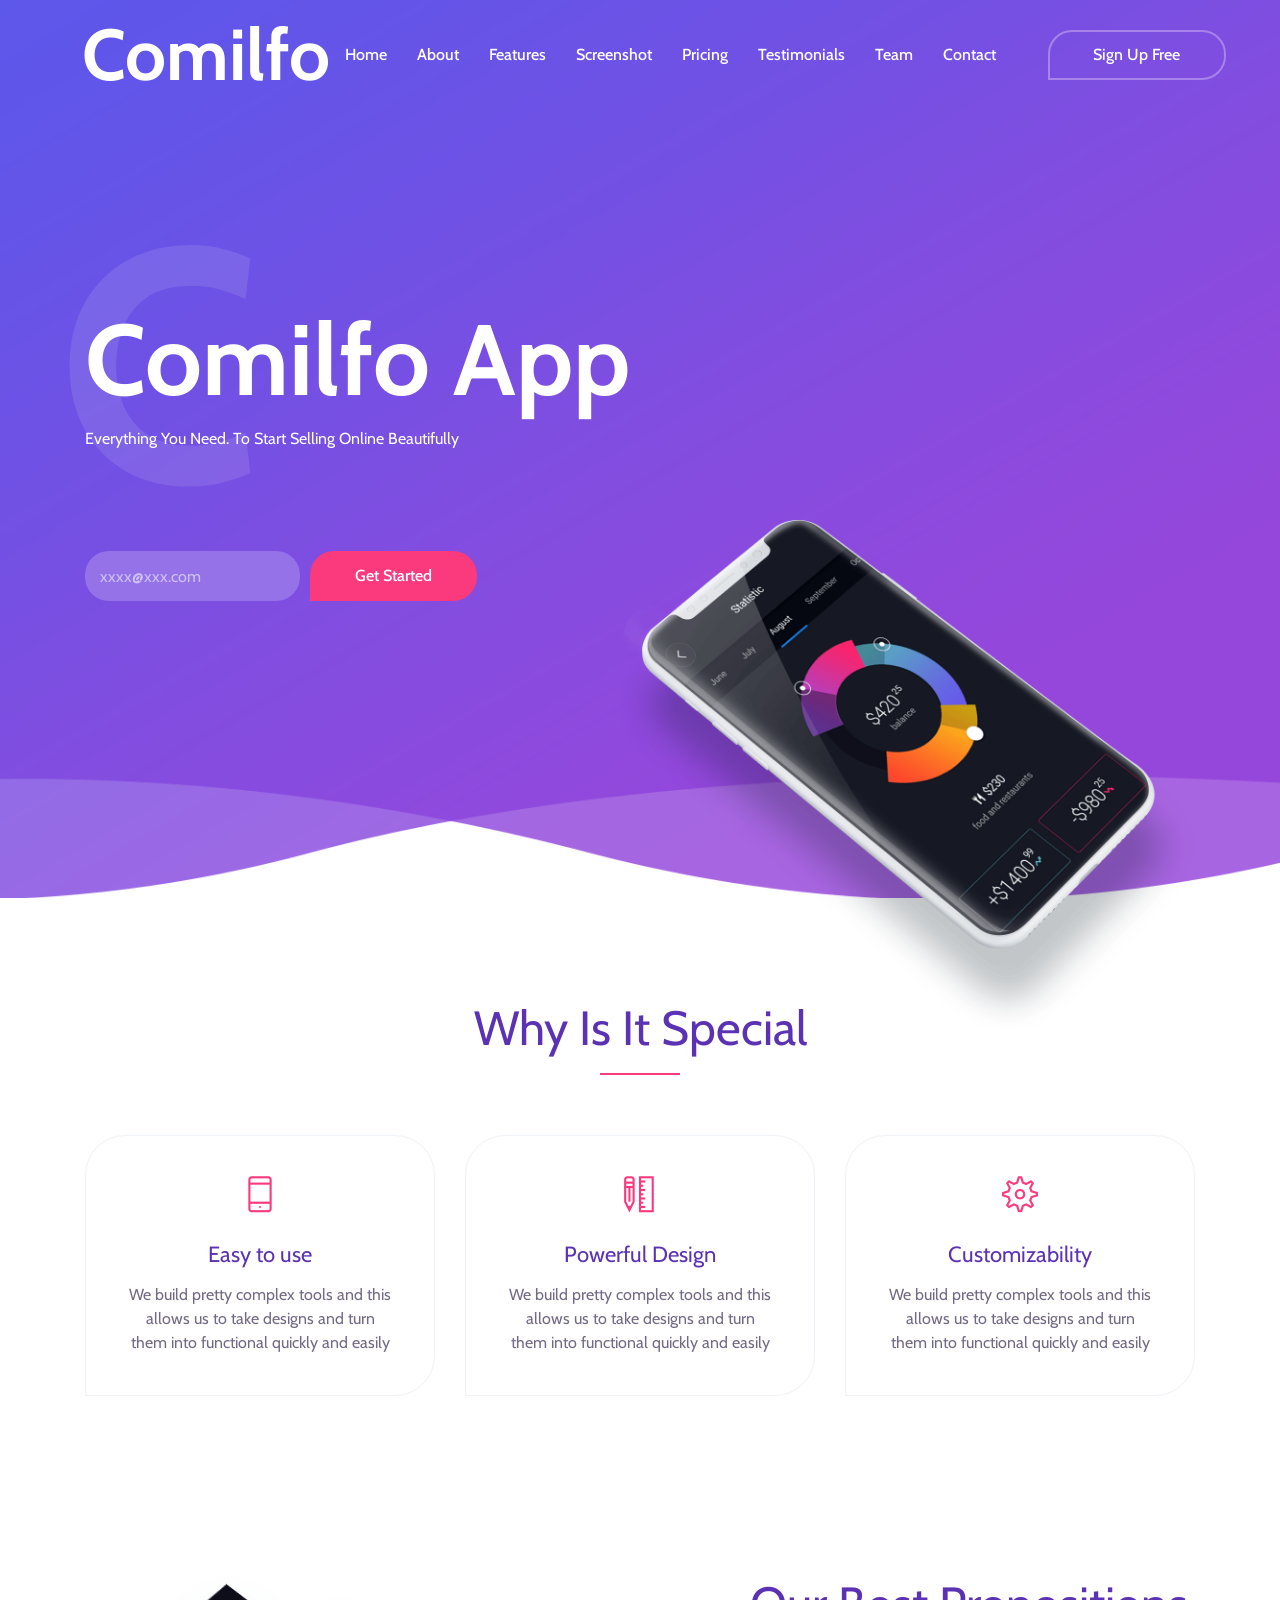
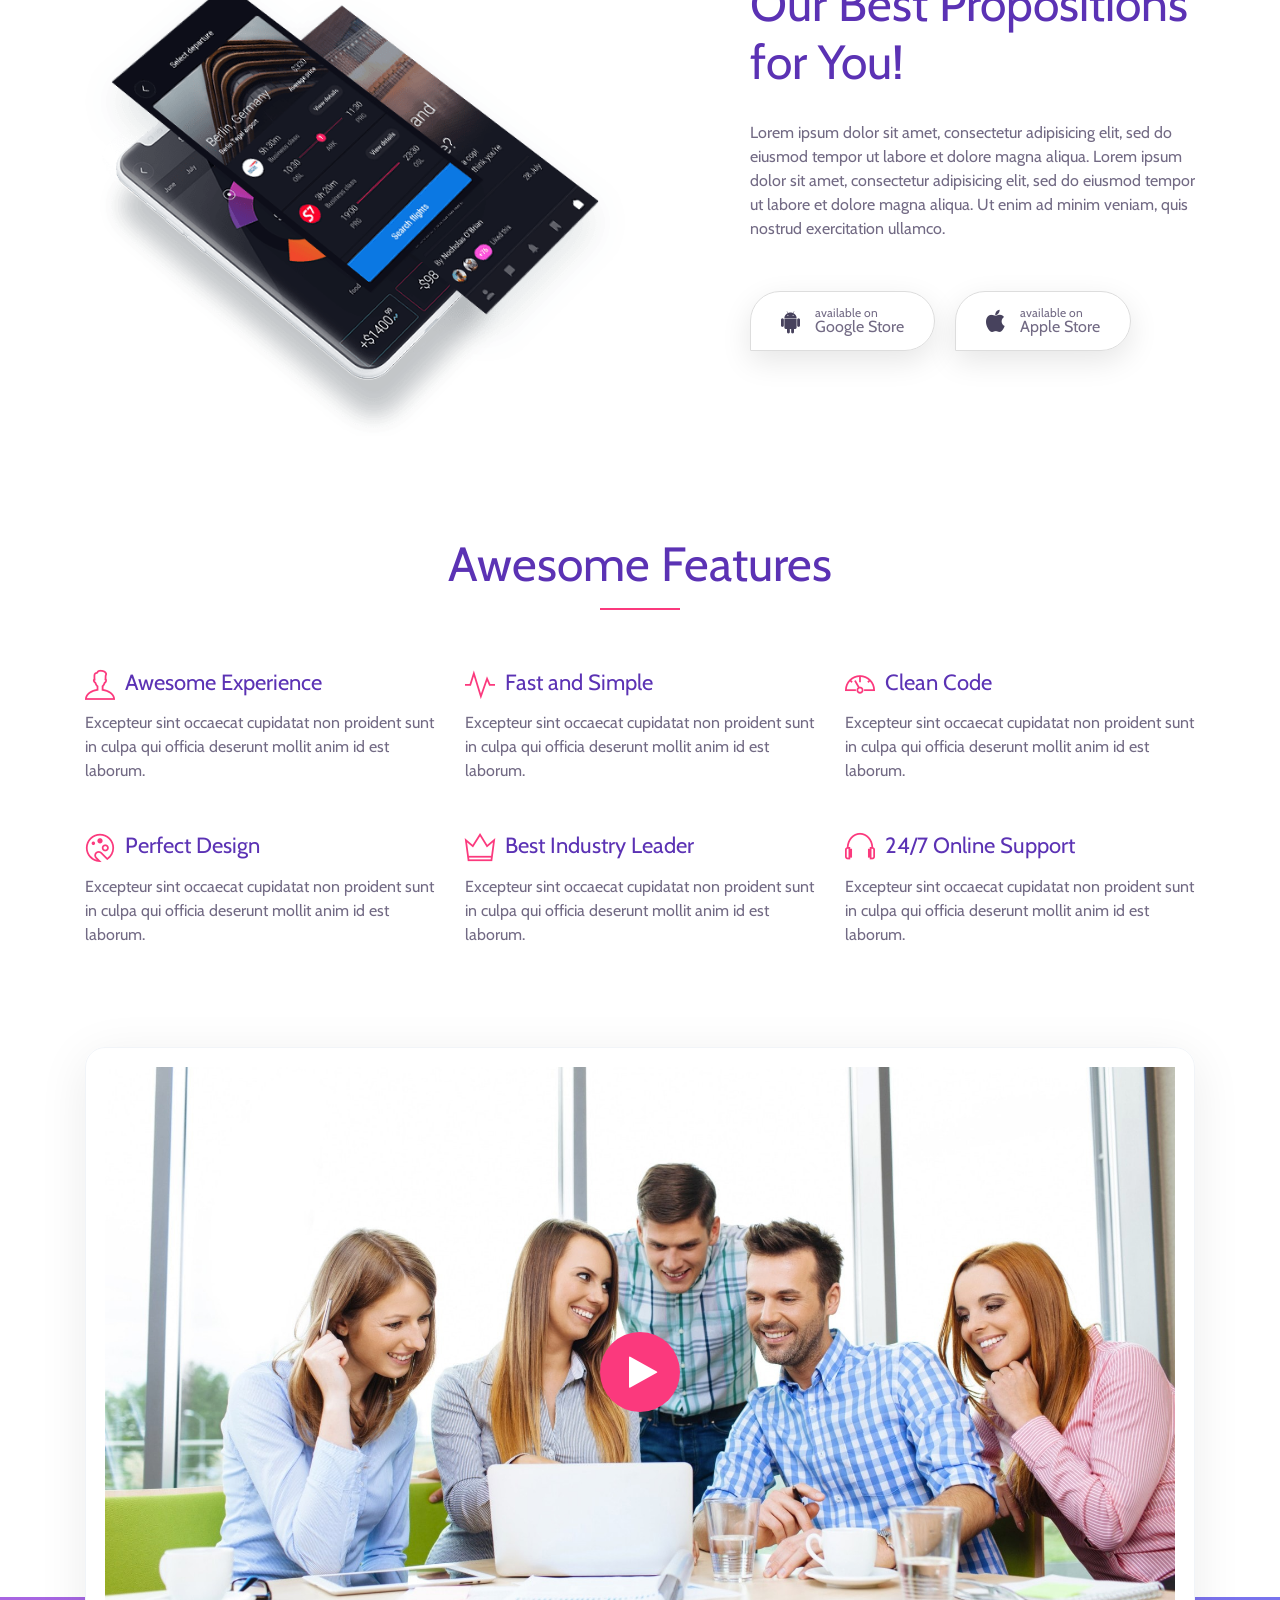
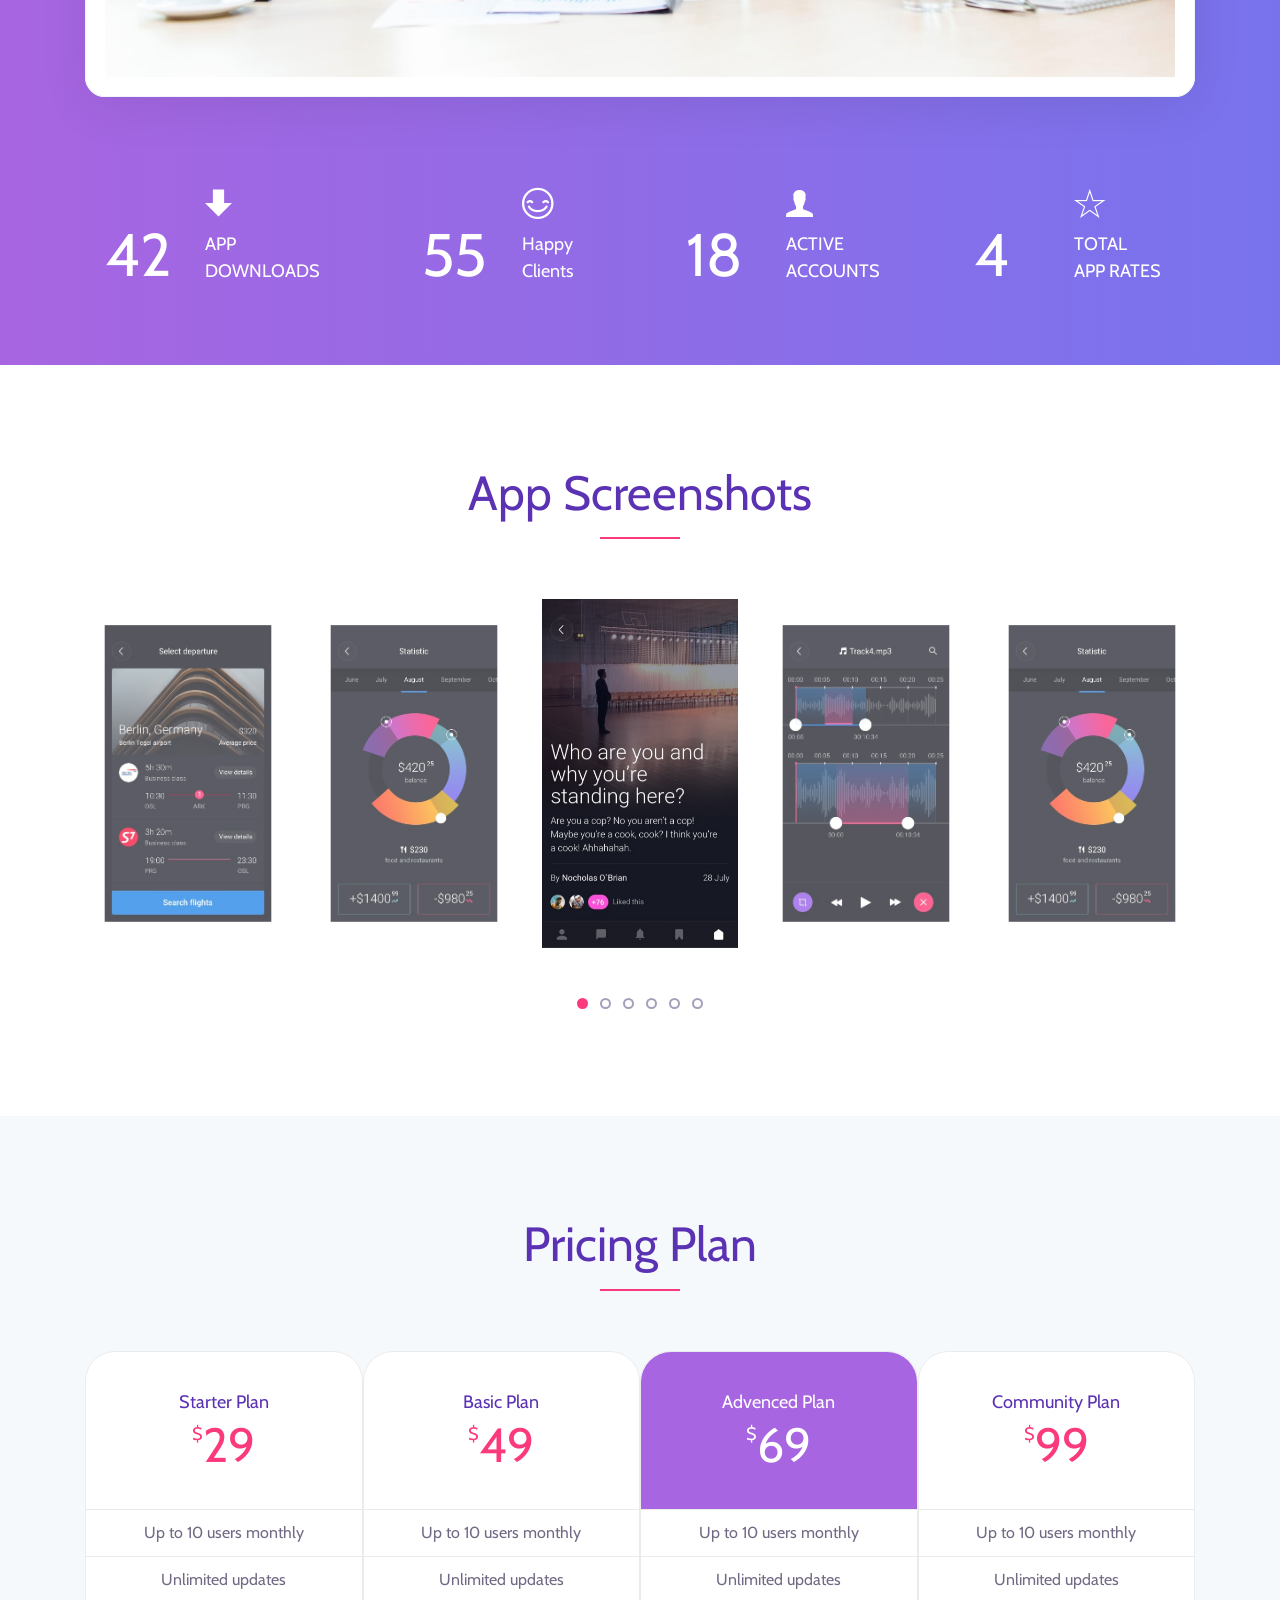
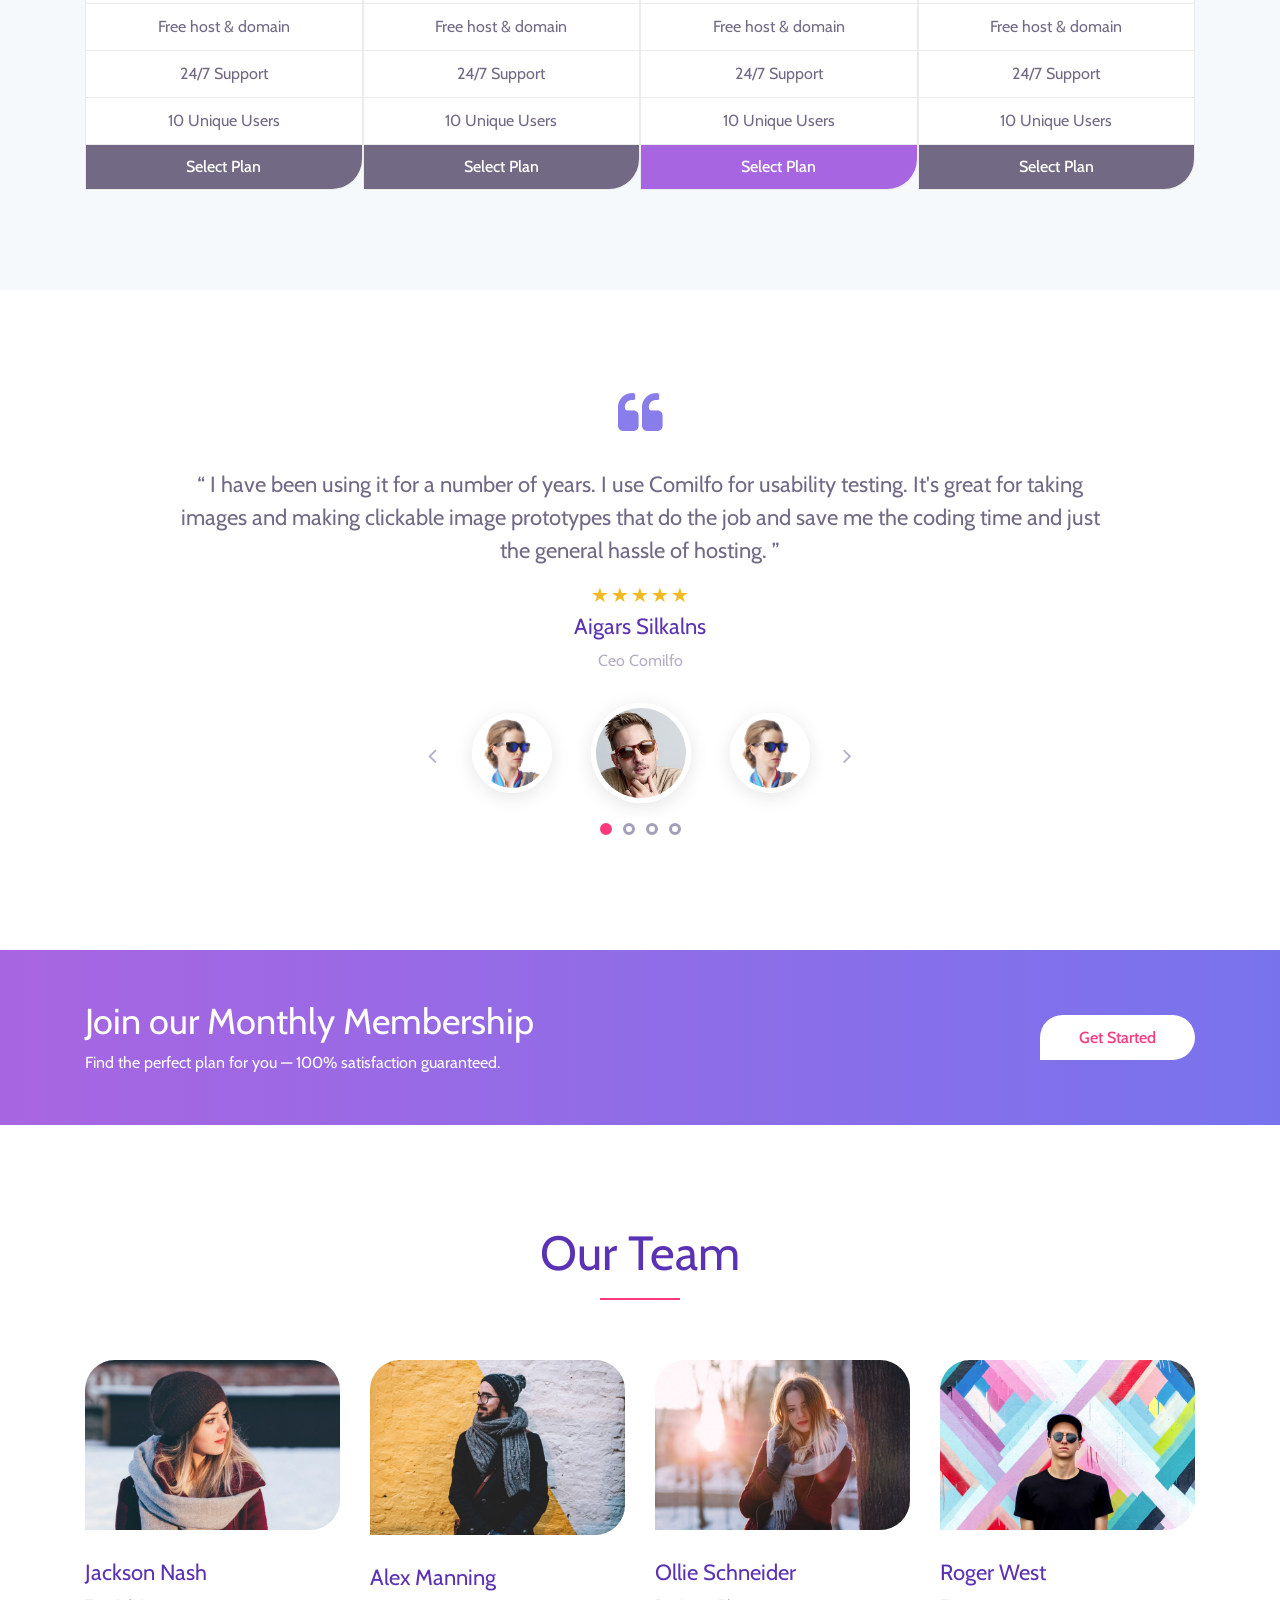
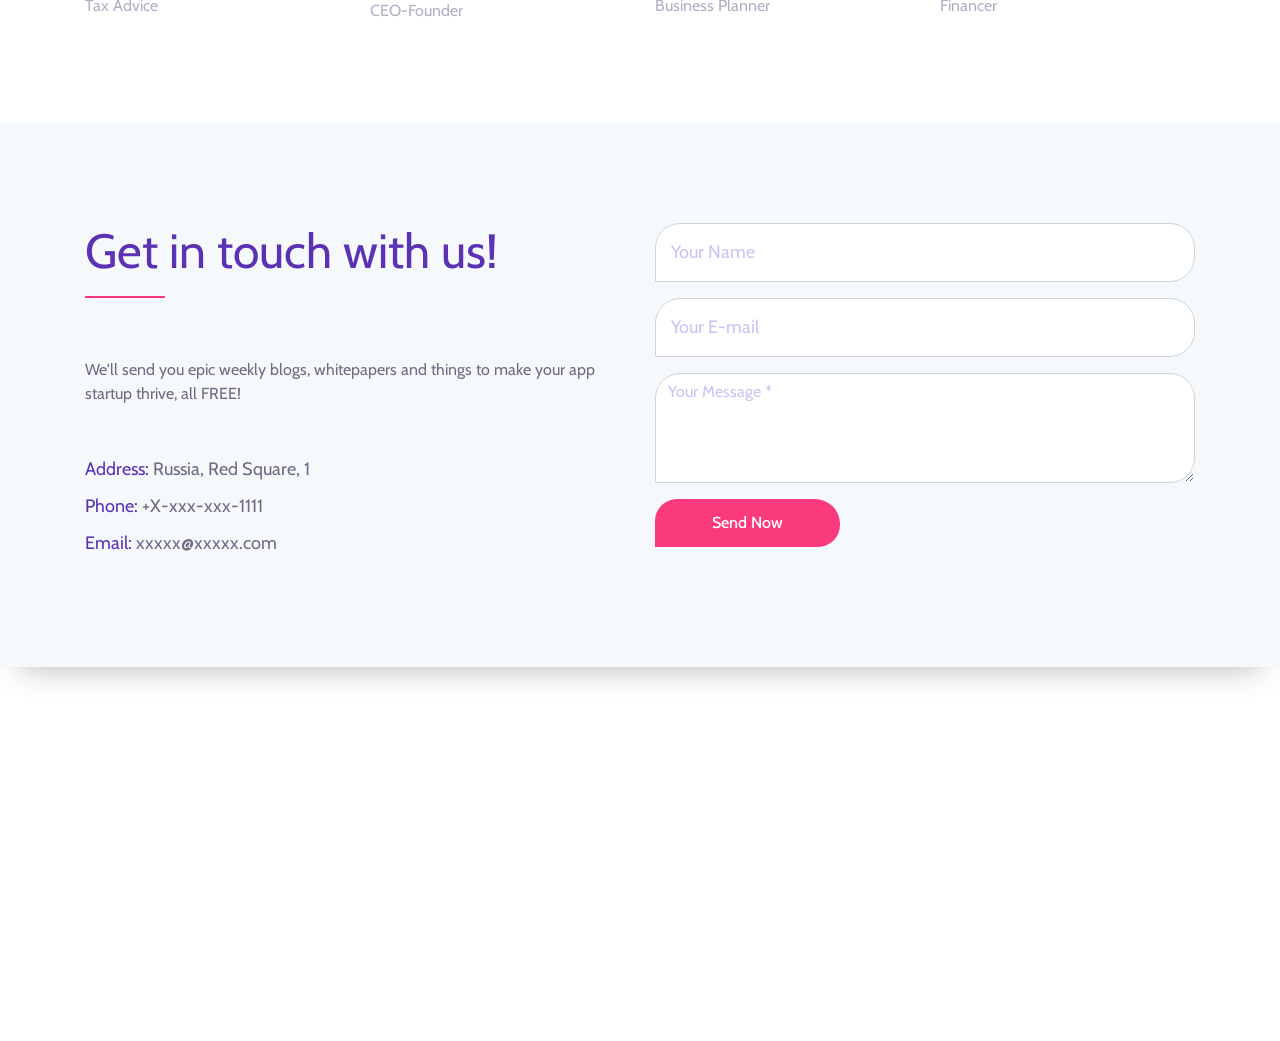
==== commit 0cbcdcb1: "Update index.html" ====
--- a/index.html
+++ b/index.html
@@ -19,6 +19,20 @@
 
     <!-- Responsive CSS -->
     <link href="css/responsive.css" rel="stylesheet">
+
+    <!-- Yandex.Metrika counter -->
+<script type="text/javascript">
+    (function(m,e,t,r,i,k,a){
+        m[i]=m[i]||function(){(m[i].a=m[i].a||[]).push(arguments)};
+        m[i].l=1*new Date();
+        for (var j = 0; j < document.scripts.length; j++) {if (document.scripts[j].src === r) { return; }}
+        k=e.createElement(t),a=e.getElementsByTagName(t)[0],k.async=1,k.src=r,a.parentNode.insertBefore(k,a)
+    })(window, document,'script','https://mc.yandex.ru/metrika/tag.js?id=114626085', 'ym');
+
+    ym(114626085, 'init', {ssr:true, webvisor:true, clickmap:true, ecommerce:"dataLayer", referrer: document.referrer, url: location.href, accurateTrackBounce:true, trackLinks:true});
+</script>
+<noscript><div><img src="https://mc.yandex.ru/watch/114626085" style="position:absolute; left:-9999px;" alt="" /></div></noscript>
+<!-- /Yandex.Metrika counter -->
 
 </head>
 
@@ -815,3 +829,4 @@
 </body>
 
 </html>
+
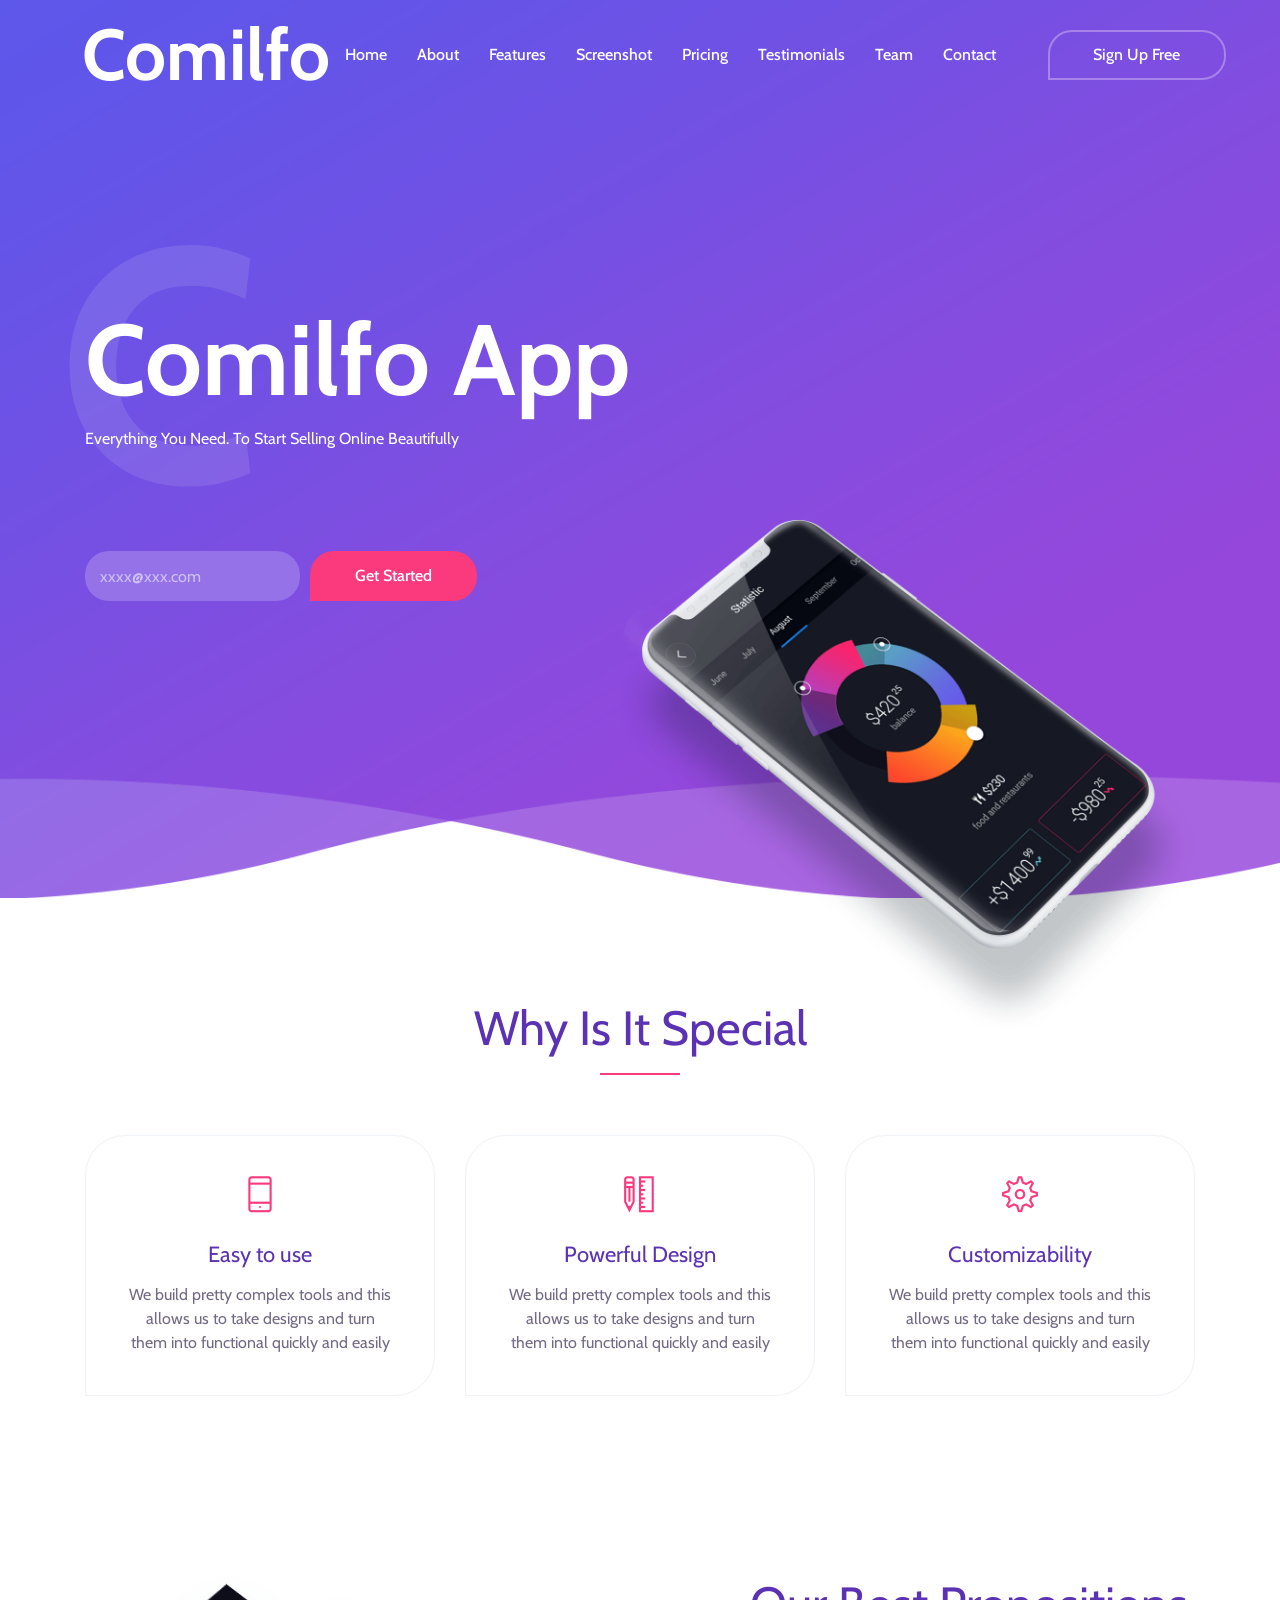
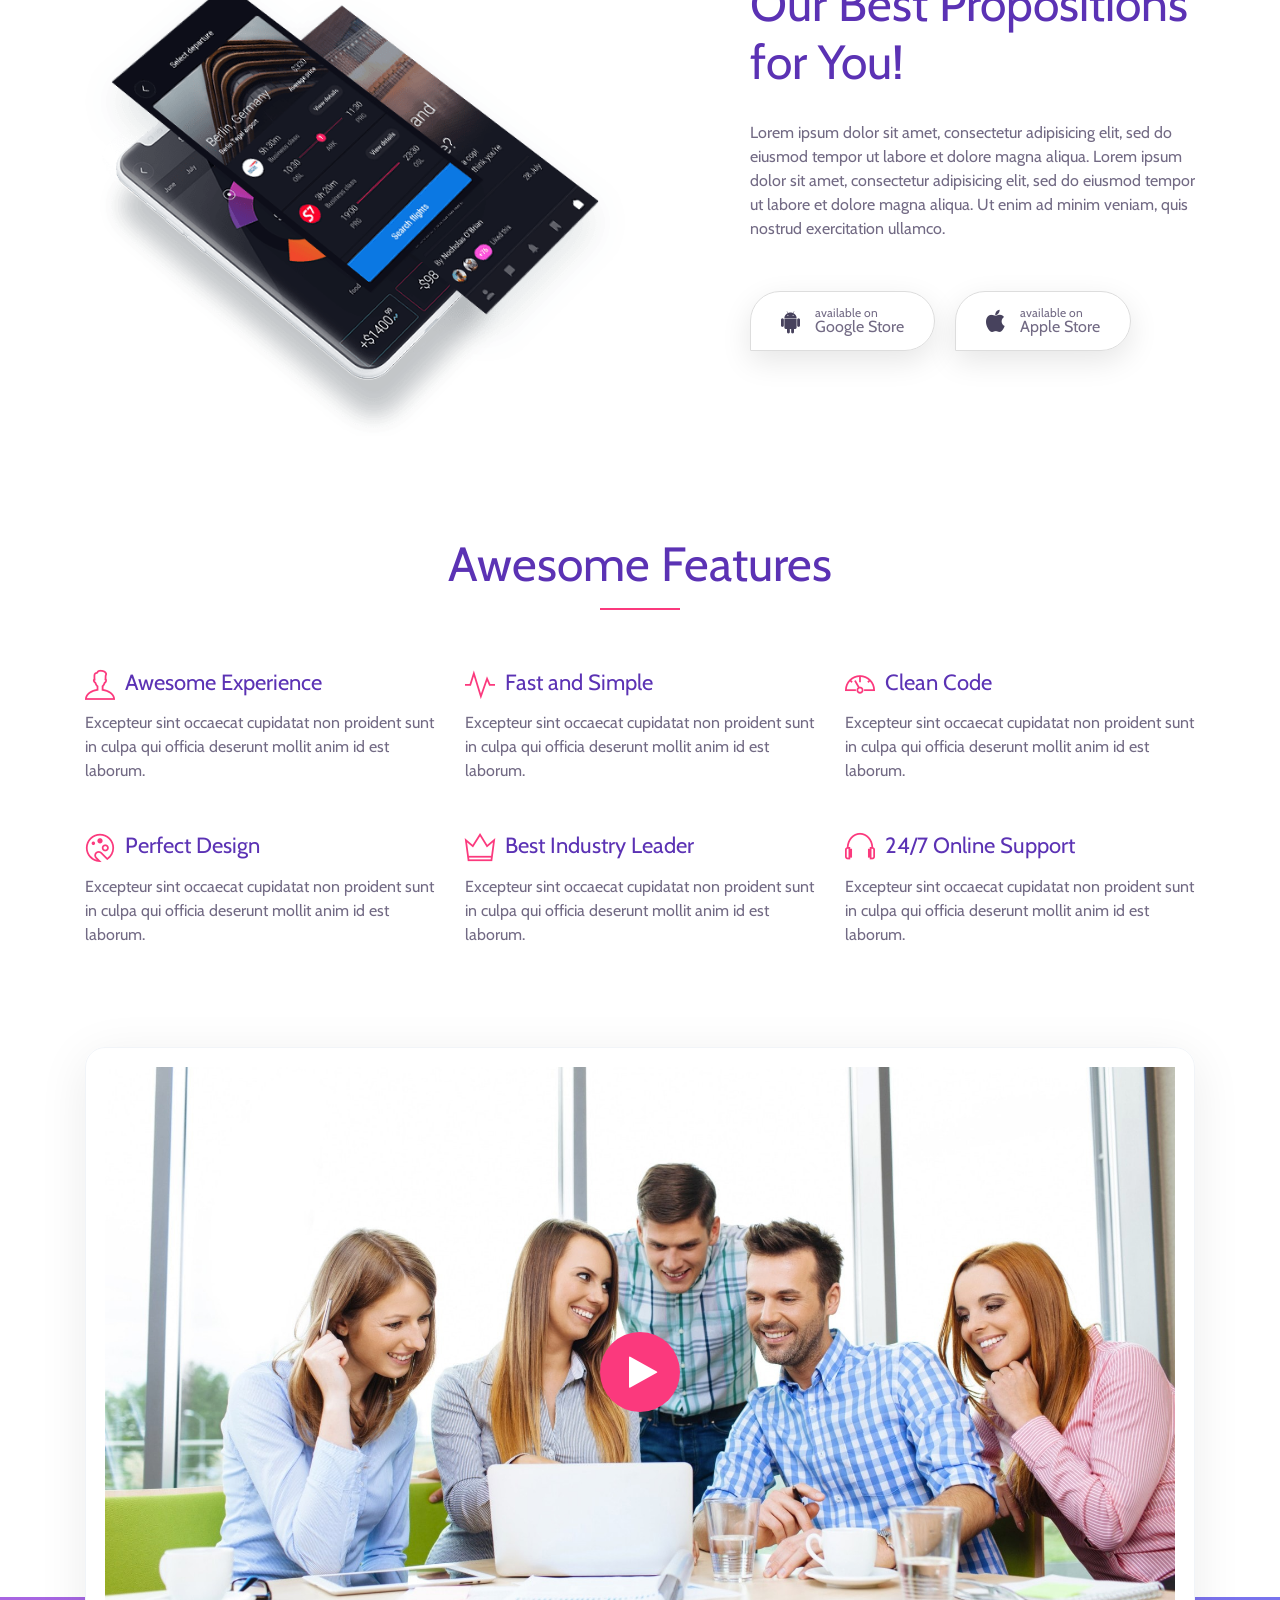
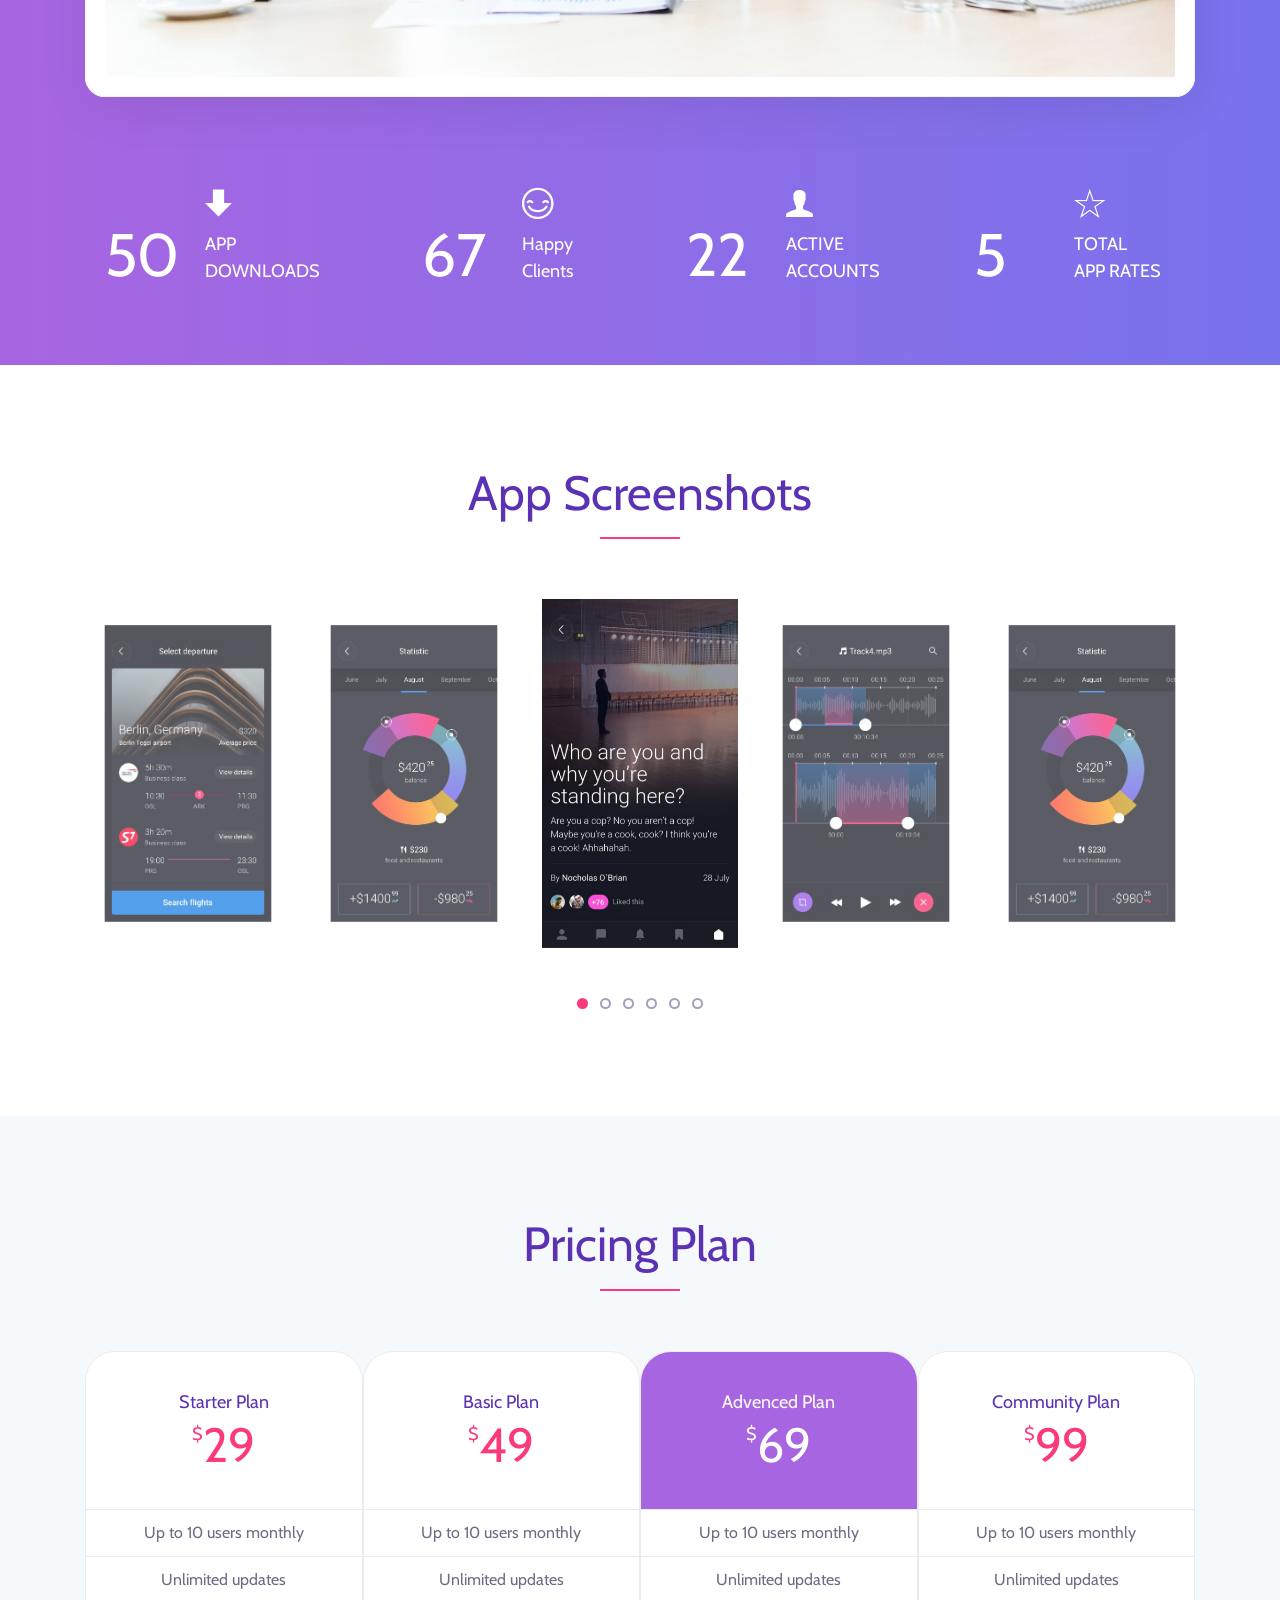
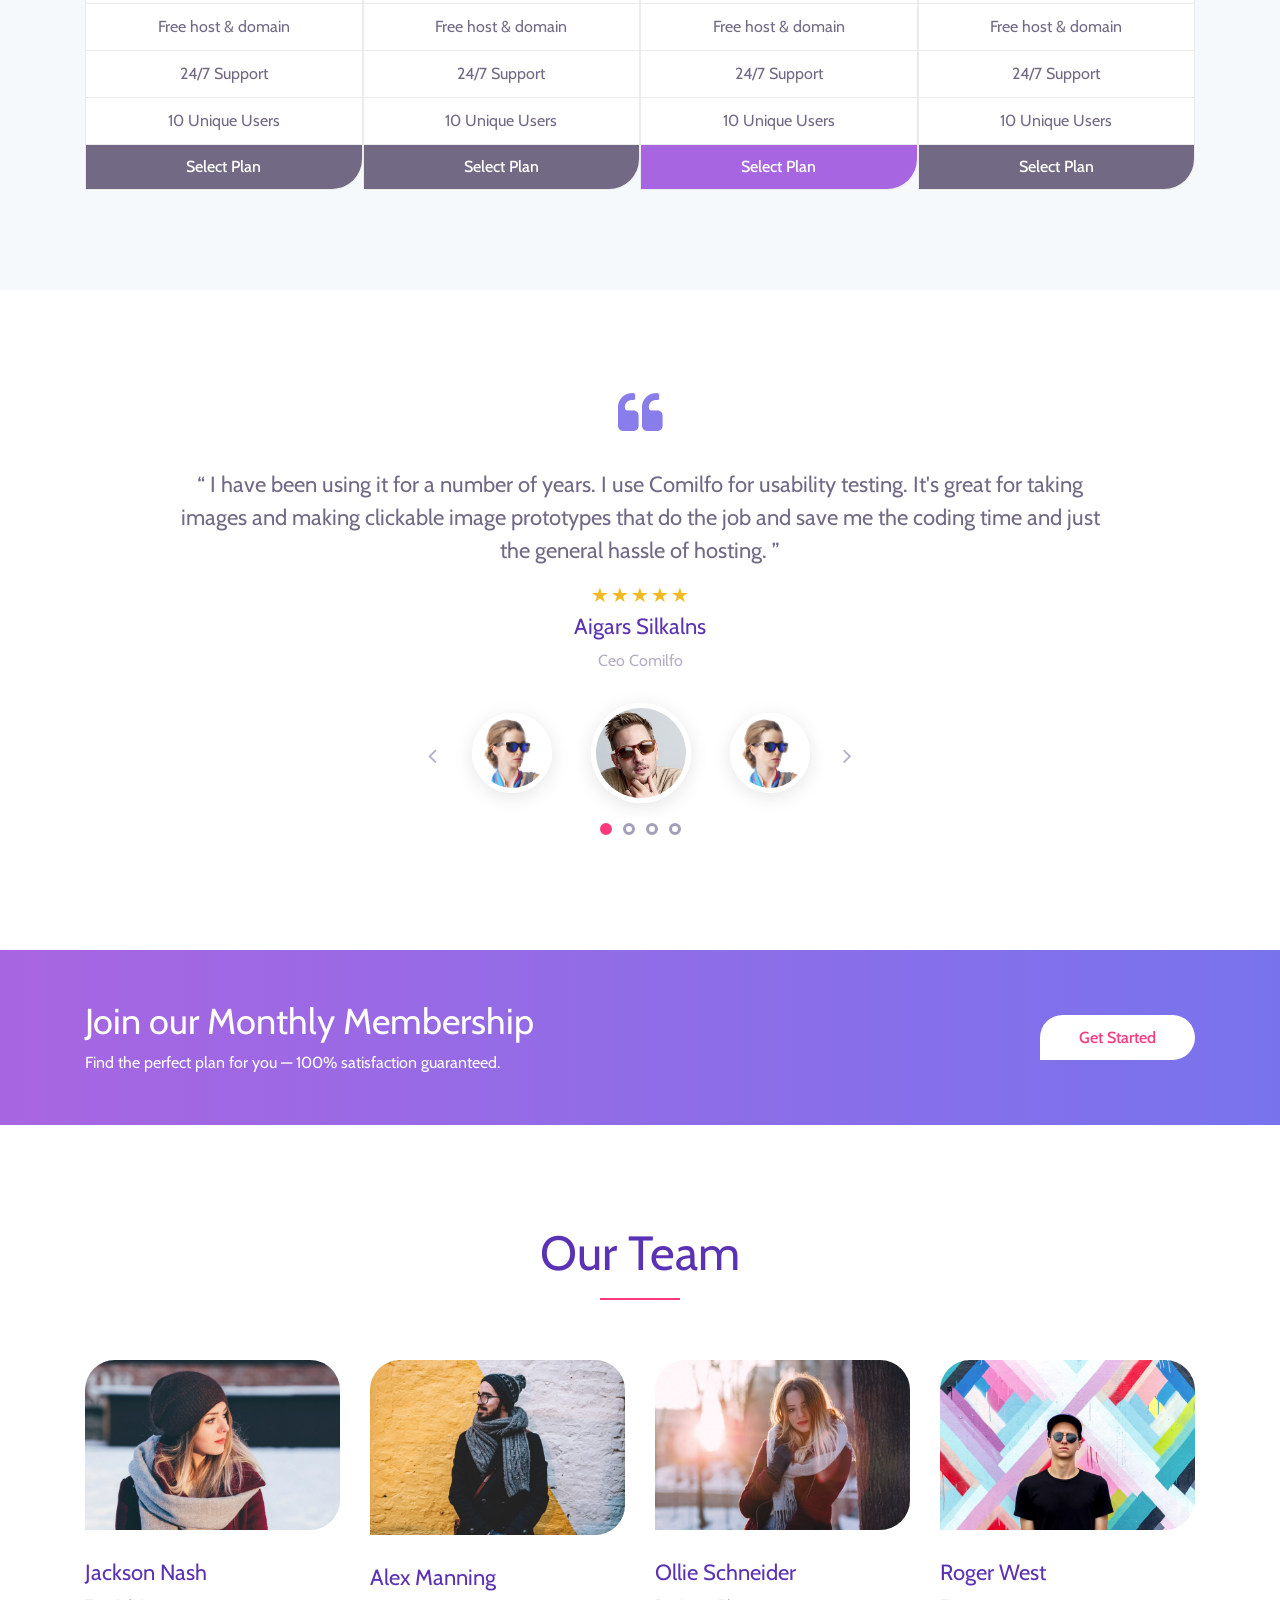
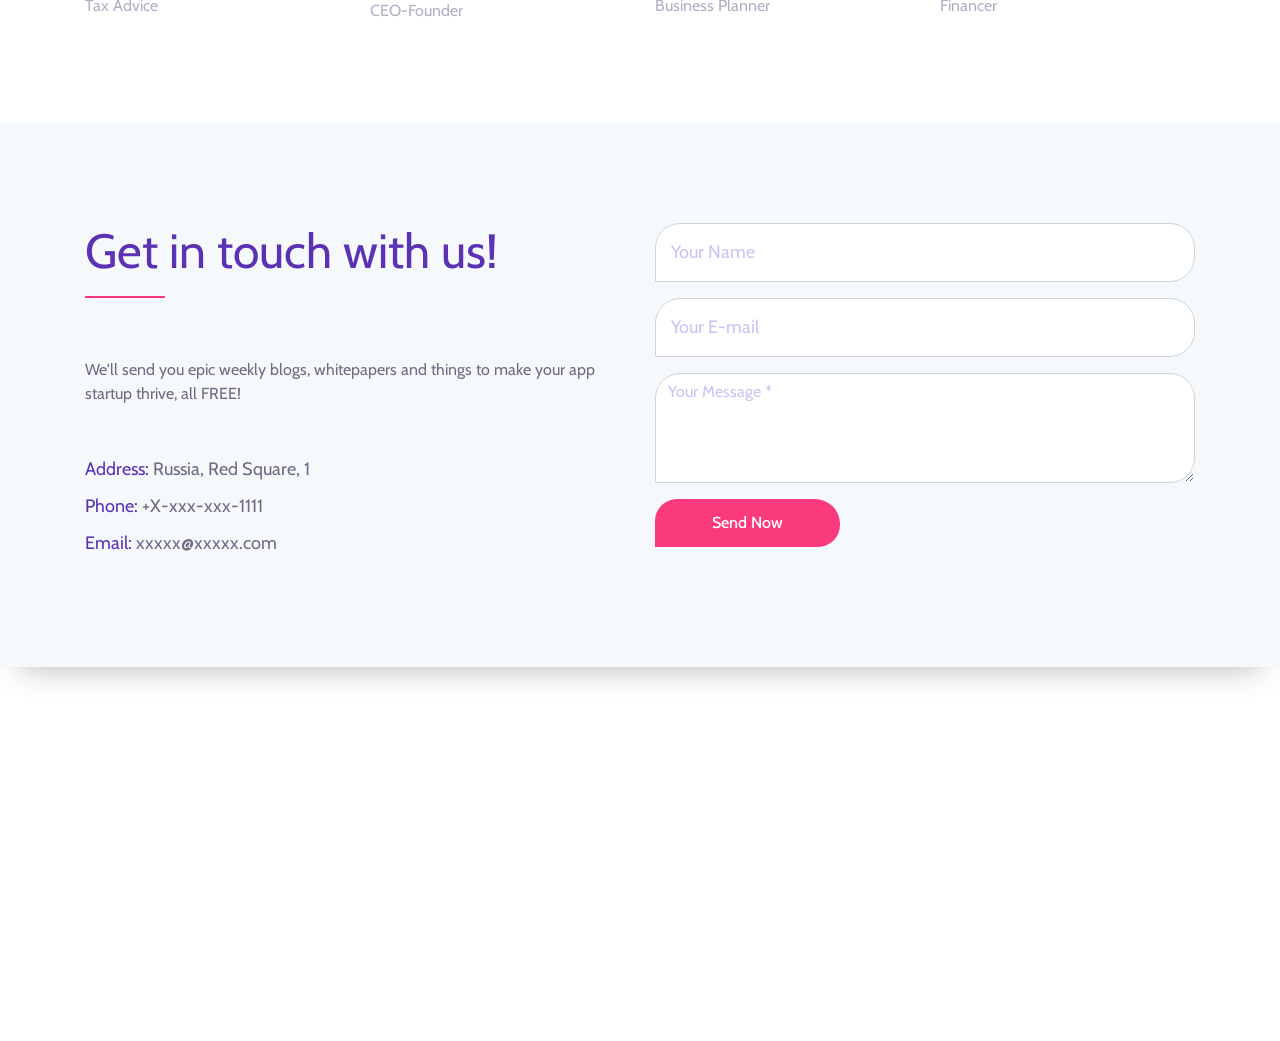
==== commit 9bf45b89: "Update index.html" ====
--- a/index.html
+++ b/index.html
@@ -97,7 +97,7 @@
                         <!-- Form Start -->
                         <form action="#" method="post" class="form-inline">
                             <input type="email" class="form-control email" placeholder="xxxx@xxx.com">
-                            <input type="submit" class="submit" value="Get Started">
+                            <input type="submit" class="submit" value="Get Started" href='test.html'>
                         </form>
                         <!-- Form End -->
                     </div>
@@ -830,3 +830,4 @@
 
 </html>
 
+
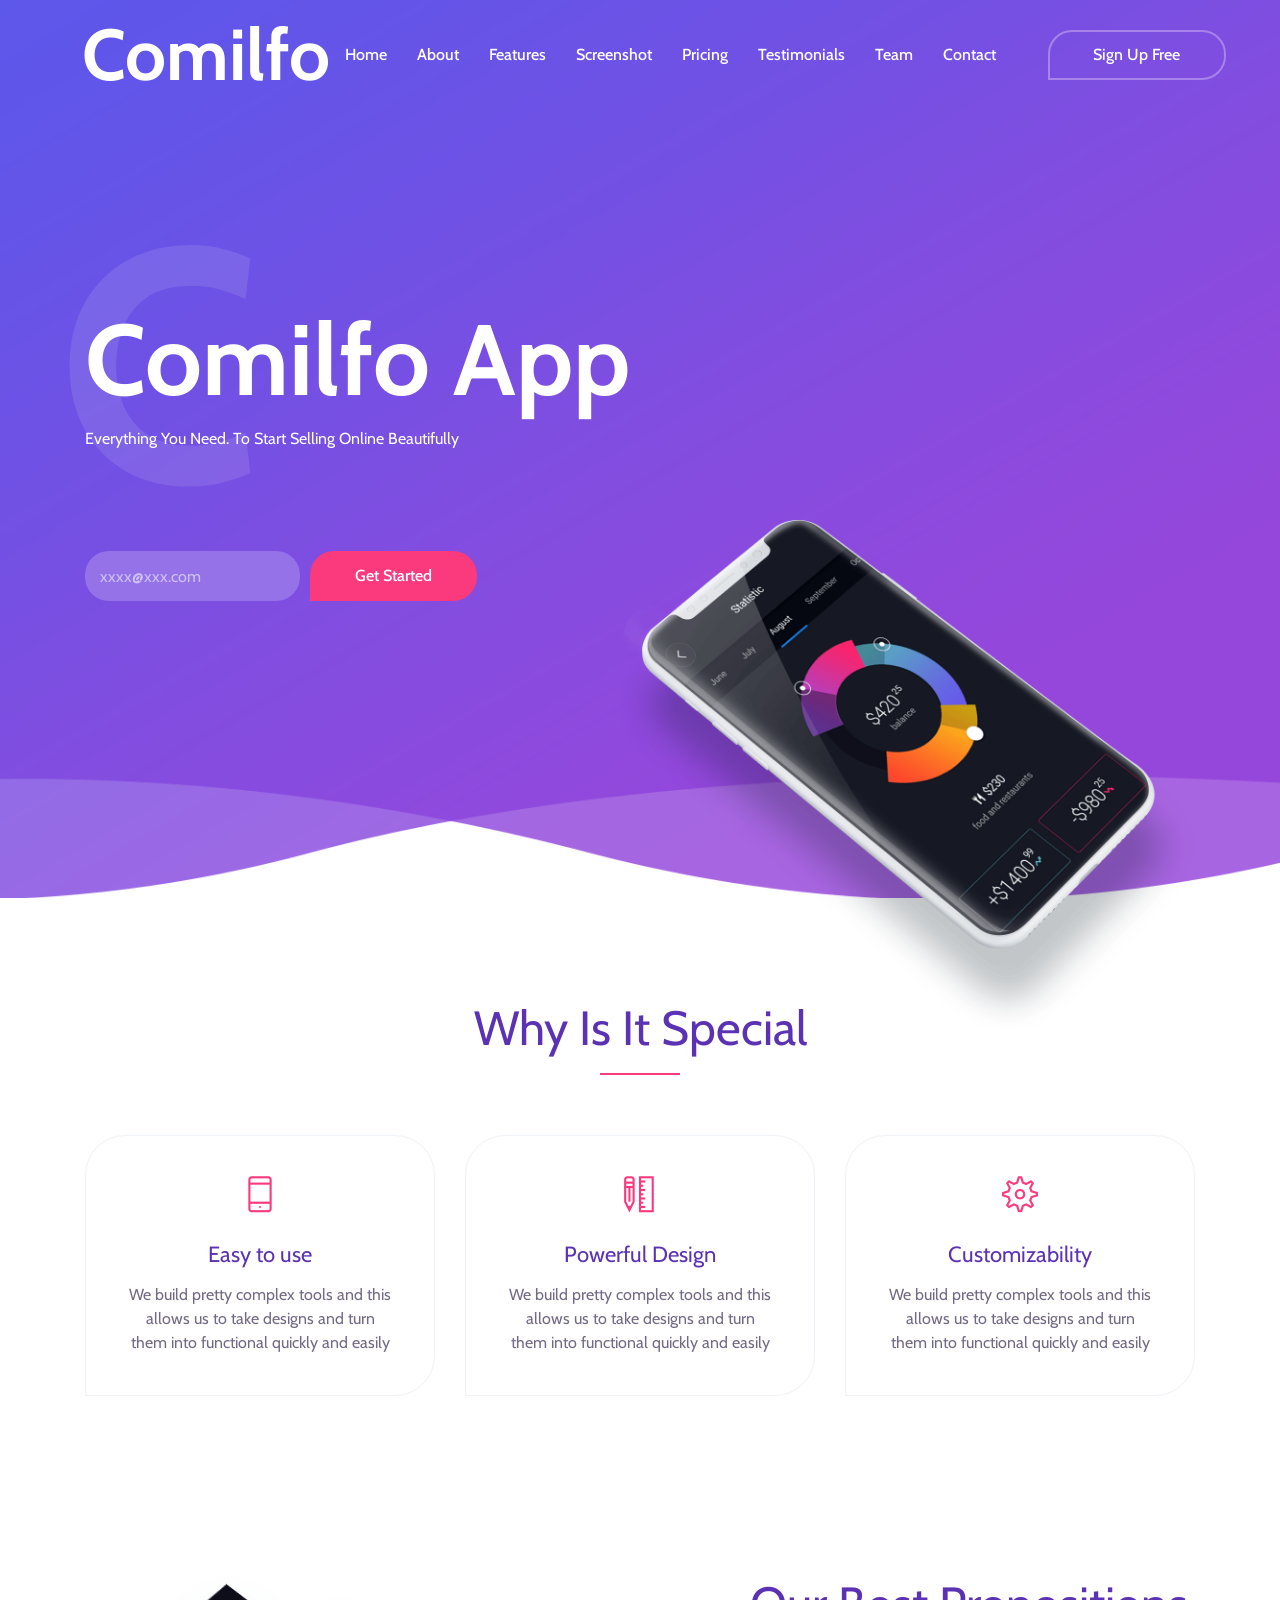
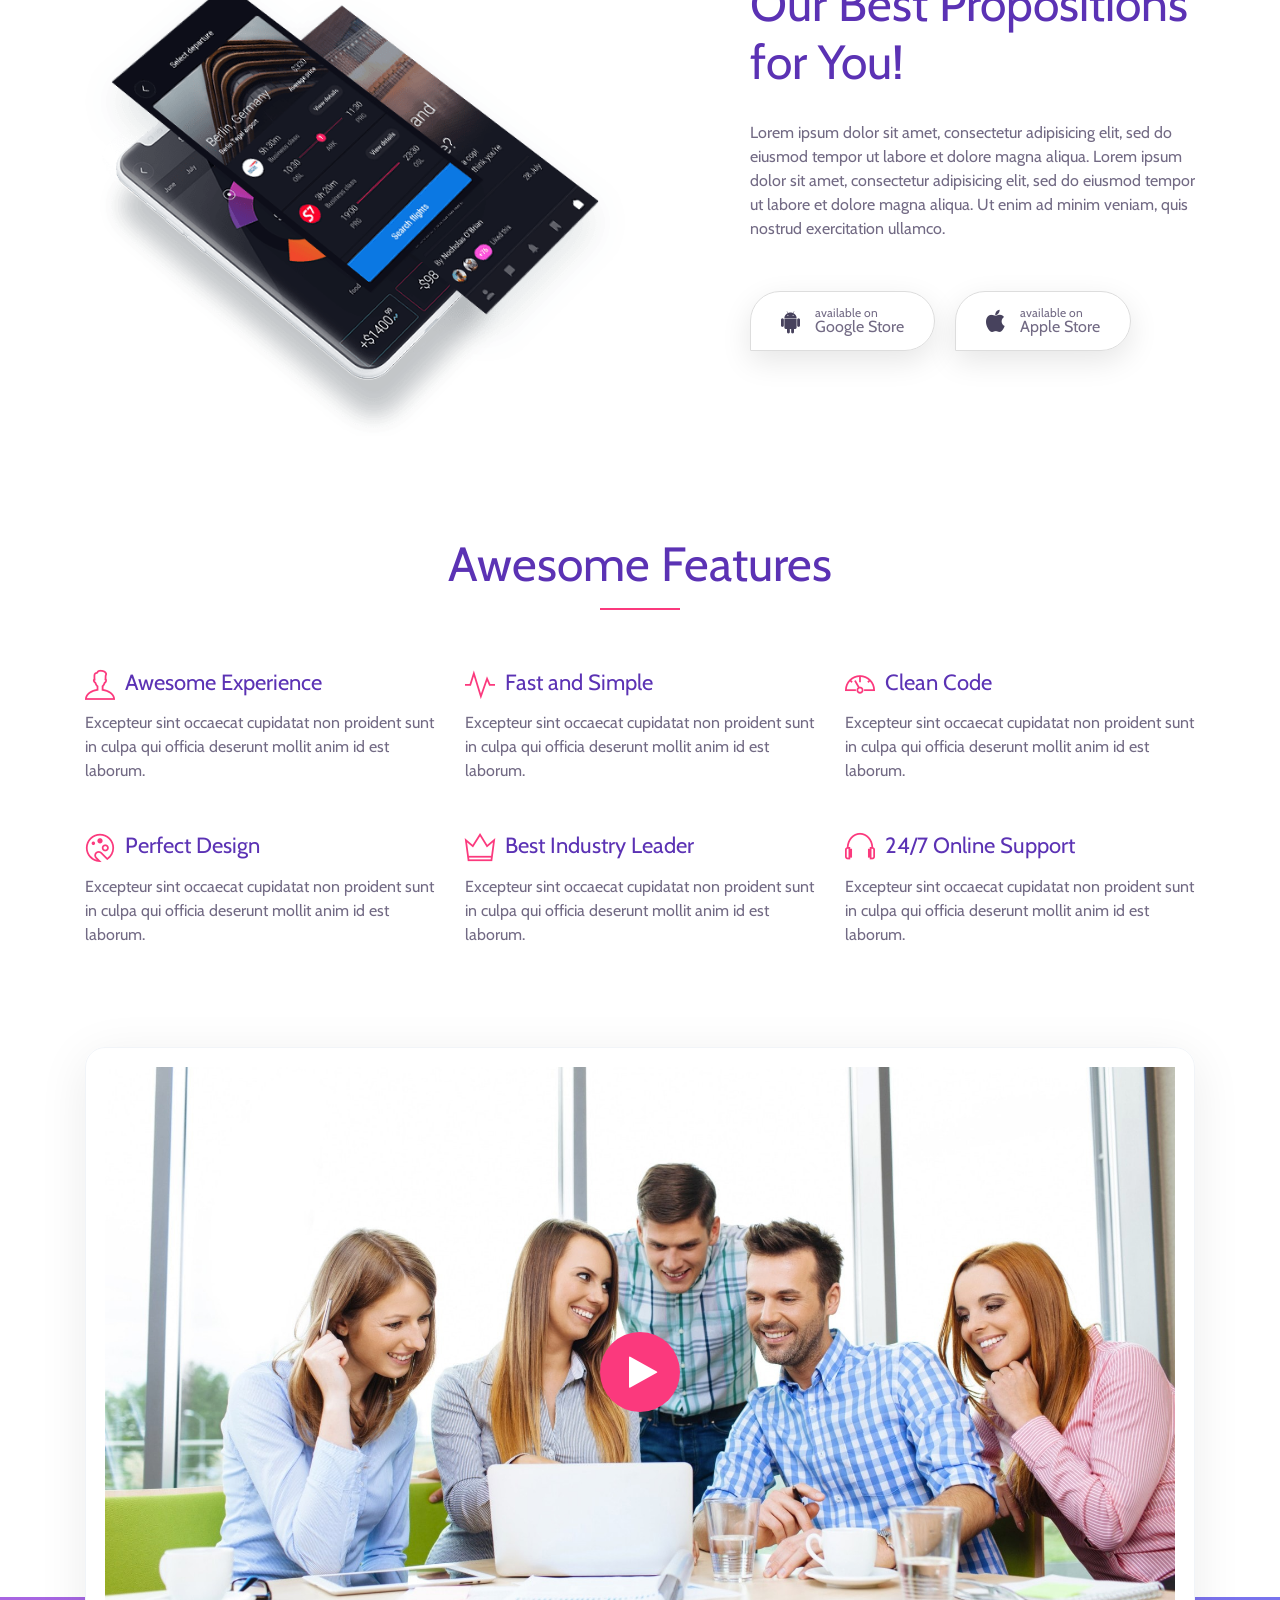
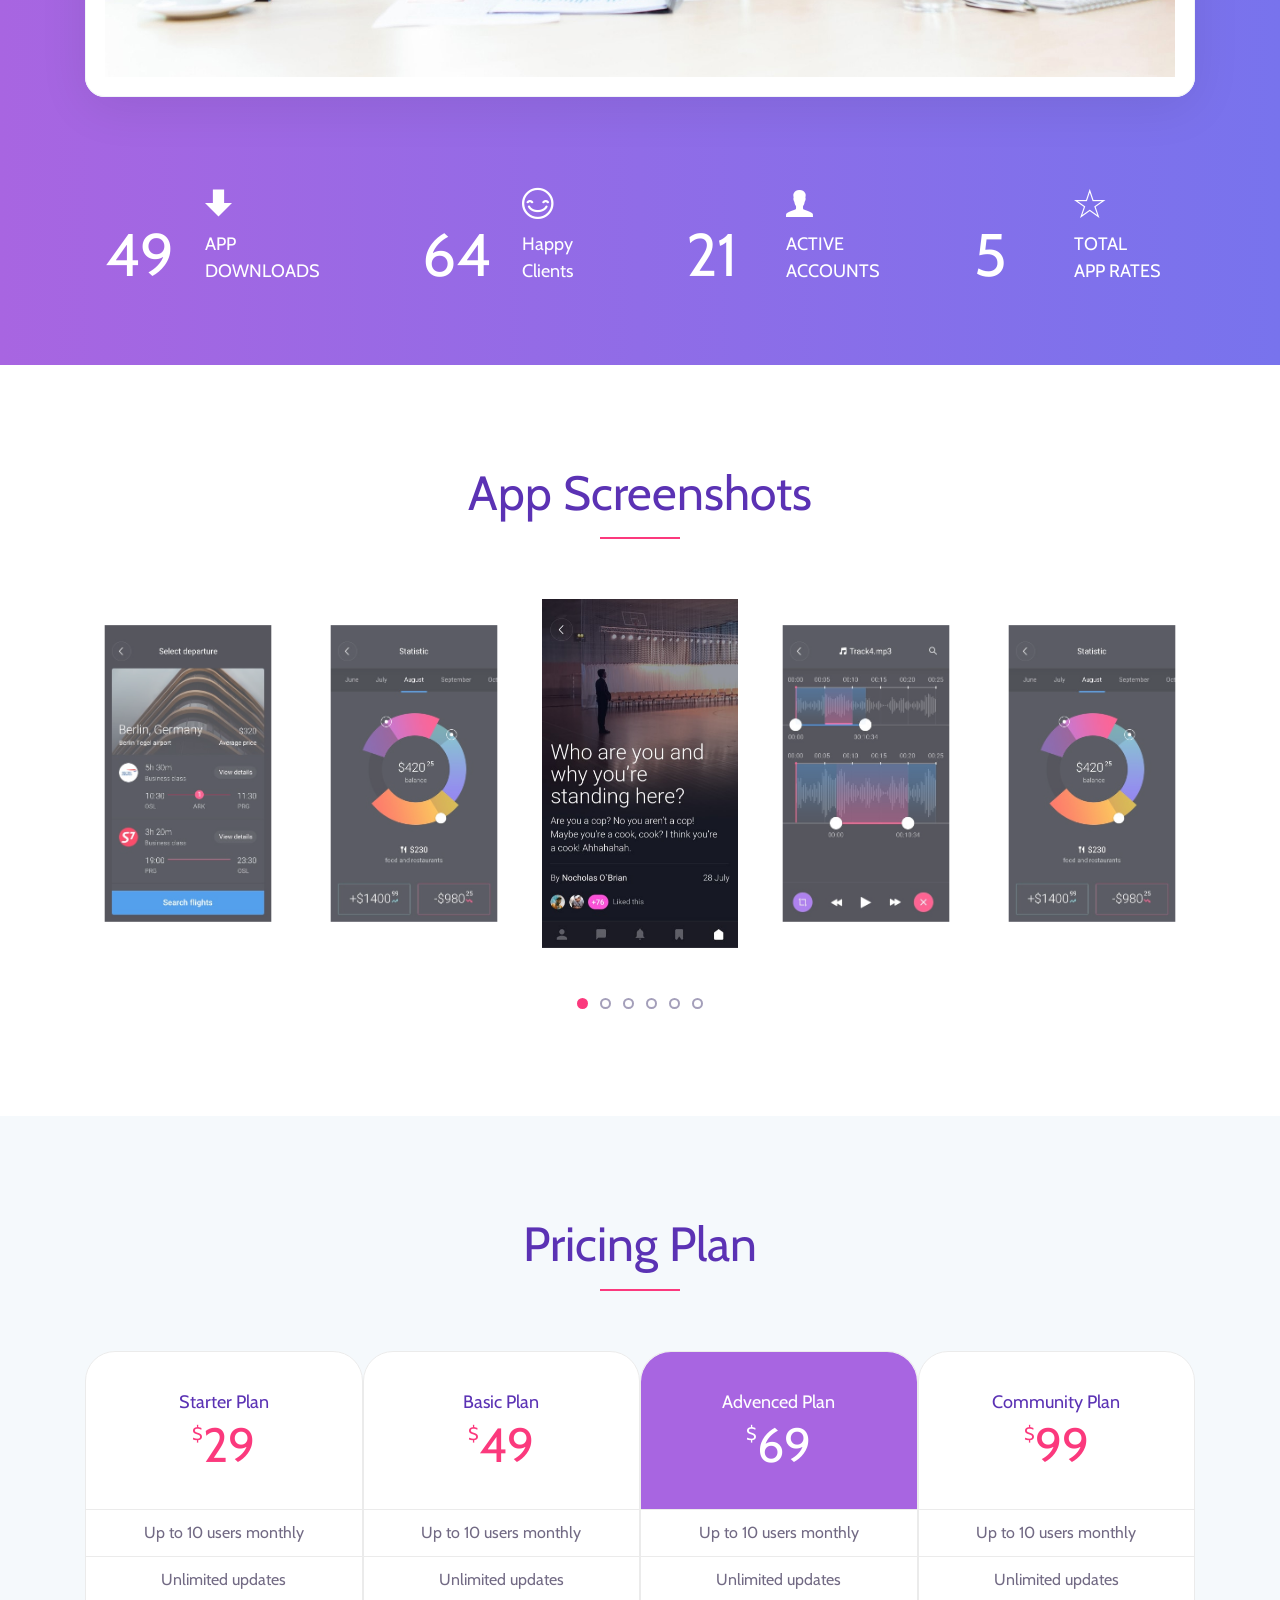
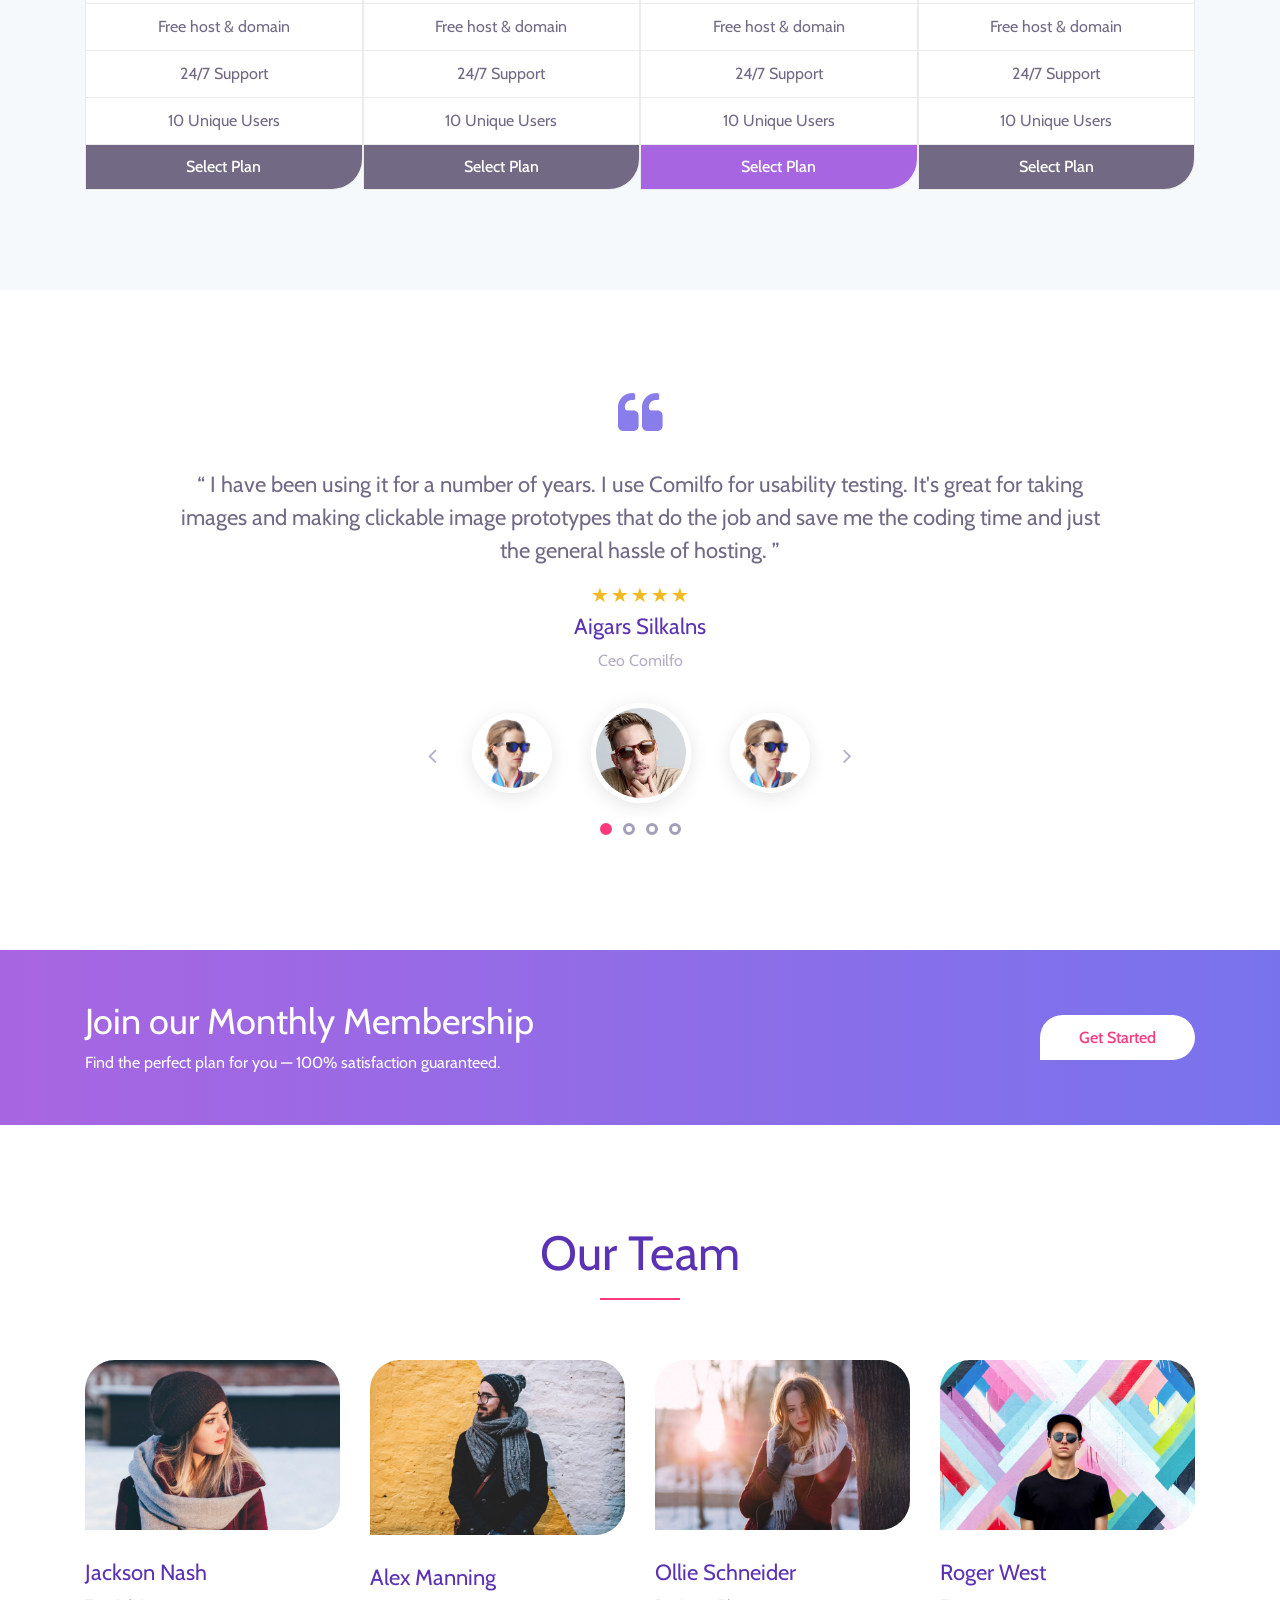
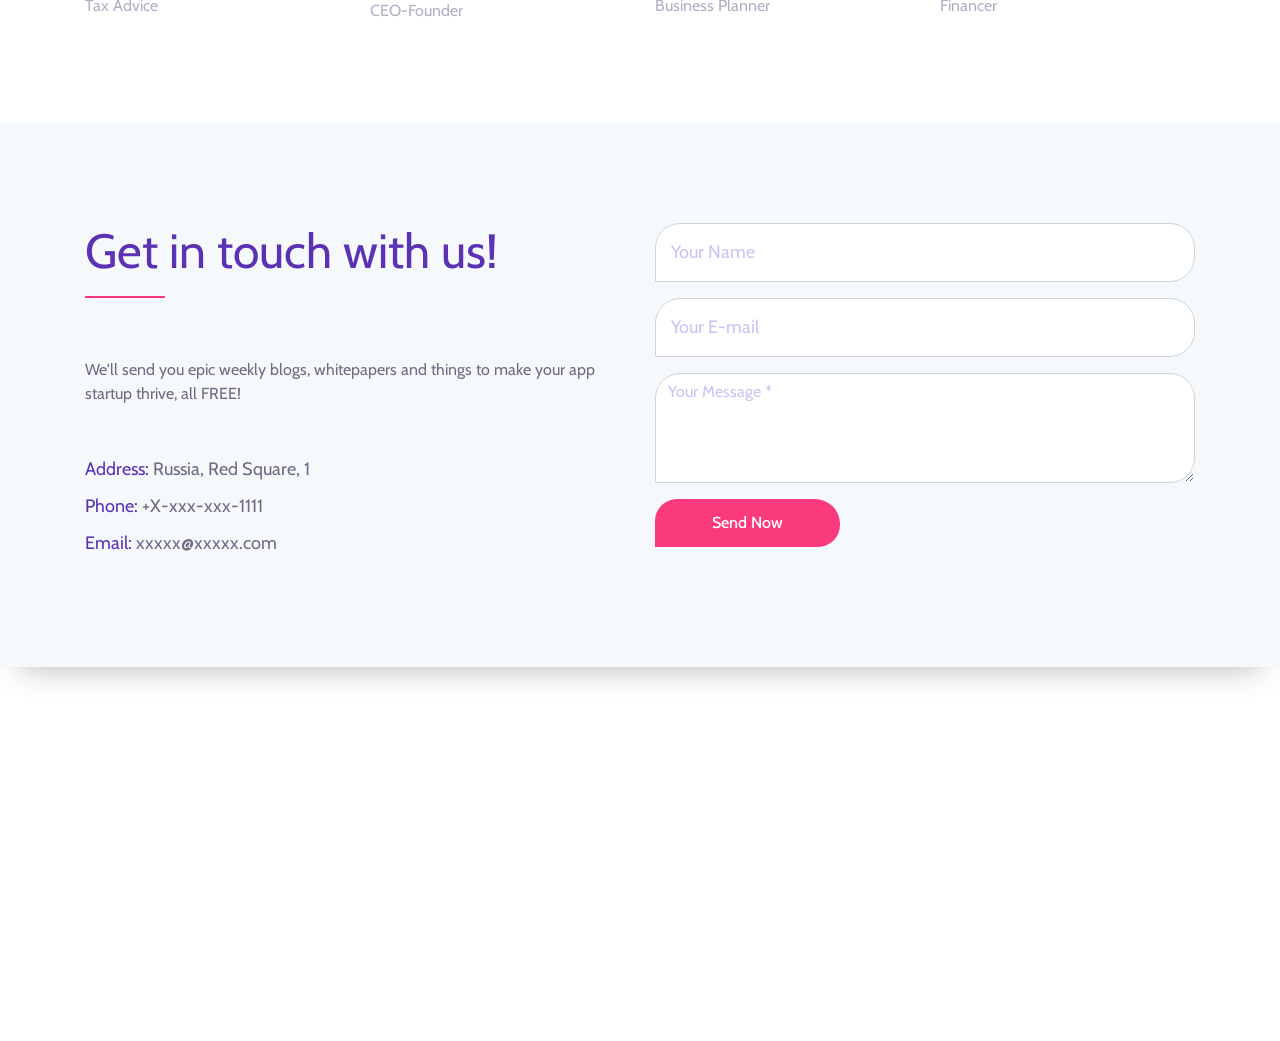
==== commit 6f8d22ec: "Update index.html" ====
--- a/index.html
+++ b/index.html
@@ -33,6 +33,14 @@
 </script>
 <noscript><div><img src="https://mc.yandex.ru/watch/114626085" style="position:absolute; left:-9999px;" alt="" /></div></noscript>
 <!-- /Yandex.Metrika counter -->
+    <!-- Varioqub experiments -->
+<script type="text/javascript">
+(function(e, x, pe, r, i, me, nt){
+e[i]=e[i]||function(){(e[i].a=e[i].a||[]).push(arguments)},
+me=x.createElement(pe),me.async=1,me.src=r,nt=x.getElementsByTagName(pe)[0],me.addEventListener('error',function(){function cb(t){t=t[t.length-1],'function'==typeof t&&t({flags:{}})};Array.isArray(e[i].a)&&e[i].a.forEach(cb);e[i]=function(){cb(arguments)}}),nt.parentNode.insertBefore(me,nt)})
+(window, document, 'script', 'https://abt.s3.yandex.net/expjs/latest/exp.js', 'ymab');
+ymab('metrika.114626085', 'init'/*, {clientFeatures}, {callback}*/);
+</script>
 
 </head>
 
@@ -831,3 +839,4 @@
 </html>
 
 
+
